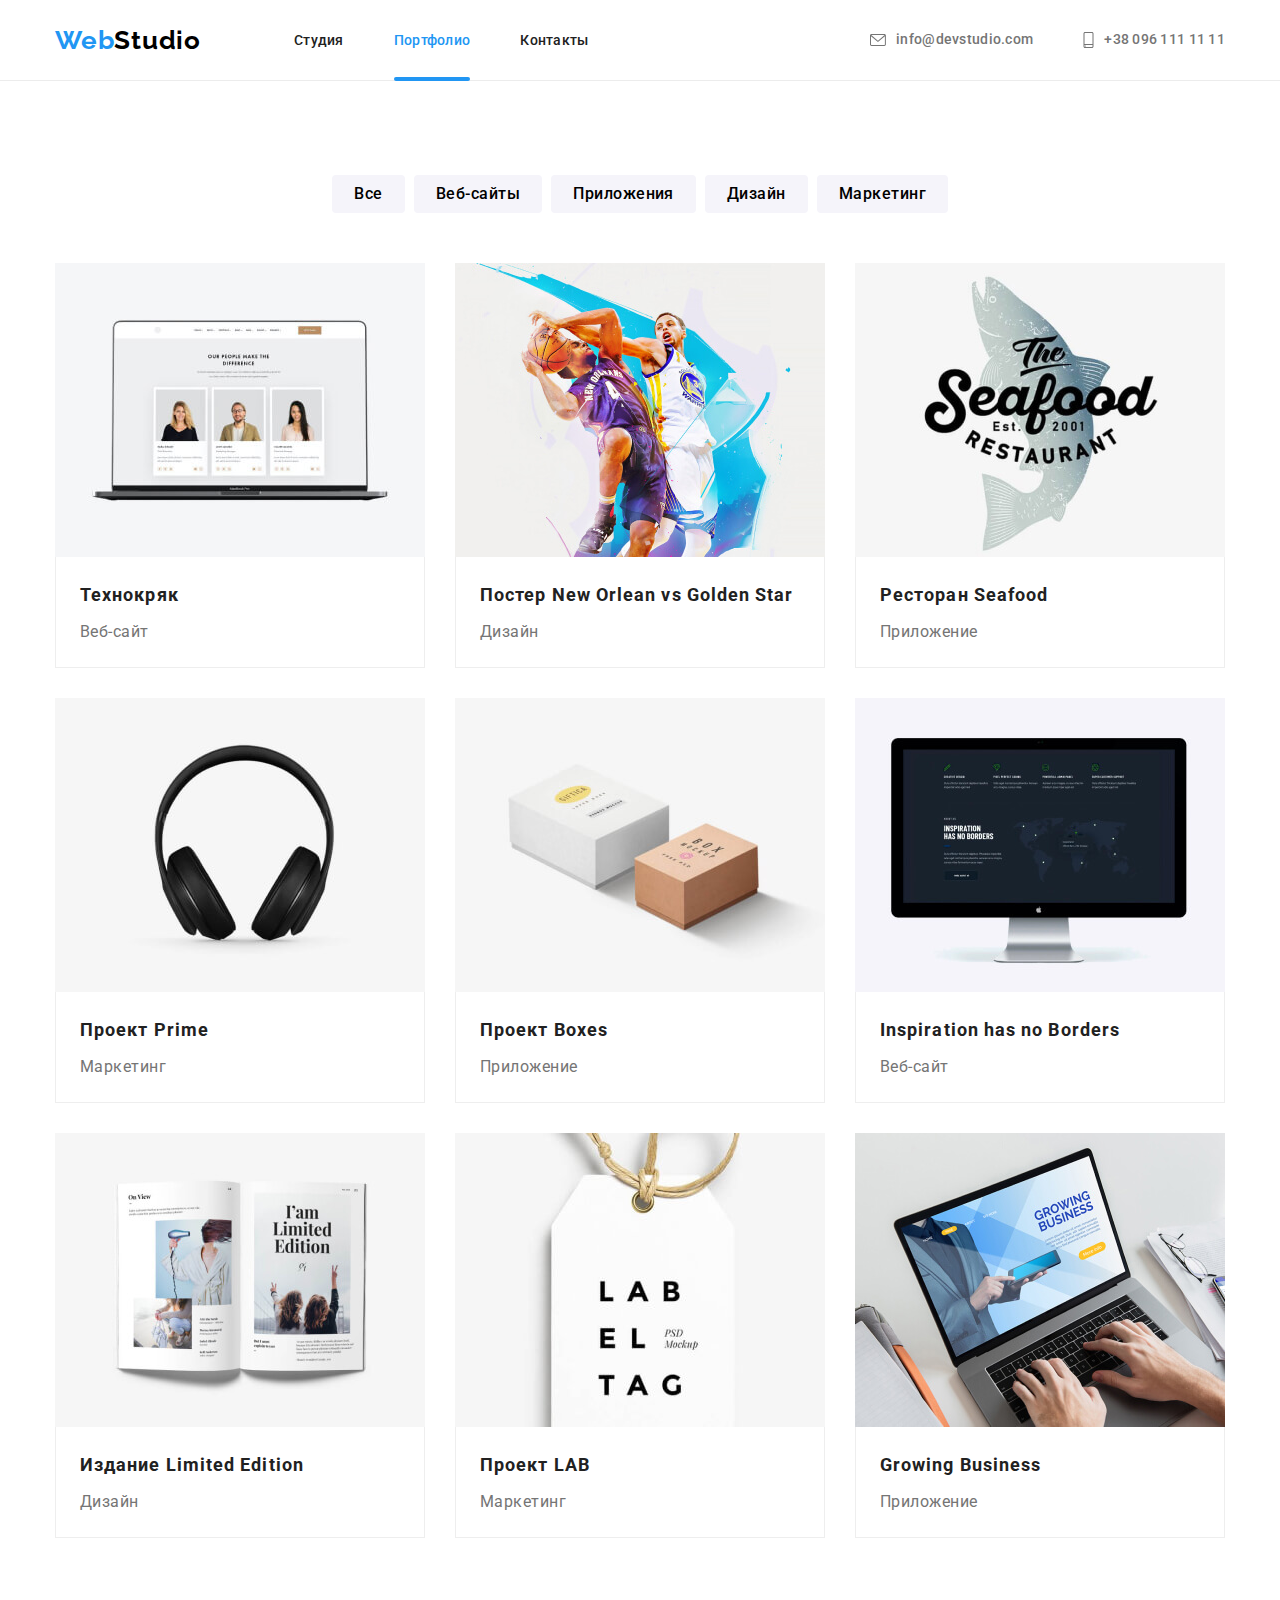
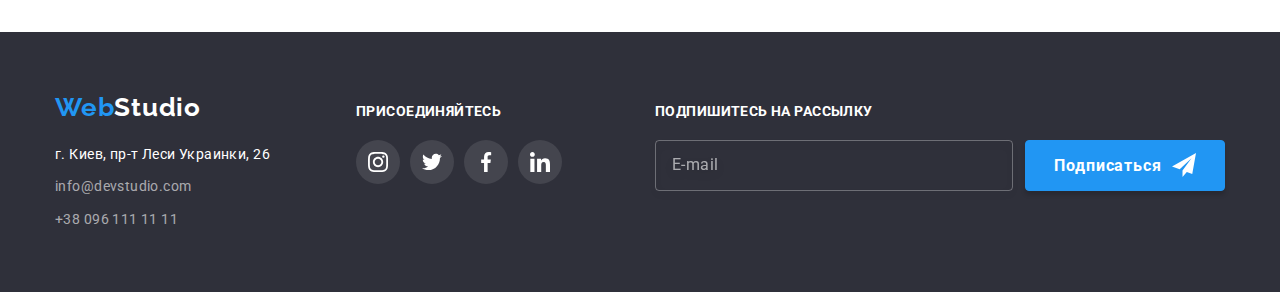
==== portfolio.html @ 88385016 "from hw-6" ====
<!DOCTYPE html>
<html lang="ru">
<head>
    <meta charset="UTF-8">
    <meta name="viewport" content="width=device-width, initial-scale=1.0">
    <link rel="preconnect" href="https://fonts.gstatic.com"> 
    <link href="https://fonts.googleapis.com/css2?family=Raleway:wght@700&family=Roboto:wght@400;500;700;900&display=swap" rel="stylesheet">    
    <link rel="stylesheet" href="https://cdn.jsdelivr.net/npm/modern-normalize@1.0.0/modern-normalize.css">
    <link rel="stylesheet" href="./css/styles.css">
    <title>WebStudio-portfolio</title>
</head>
<body>
    <header class="header">
        <div class="container">
        <nav class="site-nav">
            <a class="logo" href="./index.html"><span class="accent-logo-color">Web</span>Studio</a>
            <ul class="site-nav-list">
                <li class="nav-menu-item"> <a class="nav-menu-item-link" href="./index.html">Студия</a></li>
                <li class="nav-menu-item"> <a class="nav-menu-item-link current" href="./portfolio.html">Портфолио</a></li>
                <li class="nav-menu-item"> <a class="nav-menu-item-link" href="./index.html#team">Контакты</a></li>
            </ul>
        </nav>    
        <ul class="contacts">
            <li class="contact-item">
                <a class="contact-item-link" href="mailto:info@devstudio.com">
                    <svg class="contact-icon" width="16px" height="12px">
                         <use href="./images/sprite.svg#envelope"></use>
                    </svg>
                    info@devstudio.com
                </a>
            </li>
            <li class="contact-item">
                <a class="contact-item-link" href="tel:+380961111111">
                    <svg class="contact-icon" width="11px" height="16px">
                        <use href="./images/sprite.svg#smartphone"></use>
                    </svg>
                    +38 096 111 11 11
                </a>
            </li>
        </ul>
        </div>
    </header>
    <main>
      <section class="portfolio section">
          <div class="container">
          <h1 class="visually-hidden">Портфолио</h1>
          <!-- filter -->
          <ul class="filter">
              <li class="filter-item"><button class="filter-btn" type="button">Все</button></li>
              <li class="filter-item"><button class="filter-btn" type="button">Веб-сайты</button></li>
              <li class="filter-item"><button class="filter-btn" type="button">Приложения</button></li>
              <li class="filter-item"><button class="filter-btn" type="button">Дизайн</button></li>
              <li class="filter-item"><button class="filter-btn" type="button">Маркетинг</button></li> 
          </ul>
          <!-- examples -->
         <ul class="examples-list">
             <li class="examples-list-item" >
                 <a class="examples-list-item-link" href="">
                     <div class="thumb">
                        <p class="overlay">Технокряк это современная площадка распространения коронавируса. Компании используют эту платформу для цифрового шпионажа и атак на защищённые сервера конкурентов.</p>
                        <img class="examples-list-item-img" src="./images/img-project-1.jpg" alt="вебсайт технокряк" width="370" height="294">
                    </div>
                     <div class="wrapper">
                        <h2 class="examples-list-item-title">Технокряк</h2>
                        <p class="examples-list-item-description">Веб-сайт</p>
                    </div>
                </a>
             </li>
             <li class="examples-list-item" >
                 <a class="examples-list-item-link" href="">
                    <div class="thumb">
                        <p class="overlay">Технокряк это современная площадка распространения коронавируса. Компании используют эту платформу для цифрового шпионажа и атак на защищённые сервера конкурентов.</p>
                        <img class="examples-list-item-img" src="./images/img-project-2.jpg" alt="дизайн постера" width="370" height="294">
                    </div>
                     <div class="wrapper">
                        <h2 class="examples-list-item-title">Постер New Orlean vs Golden Star</h2>
                        <p class="examples-list-item-description">Дизайн</p>
                    </div>
                </a>
             </li>
             <li class="examples-list-item" >
                 <a class="examples-list-item-link" href="">
                    <div class="thumb">
                        <p class="overlay">Технокряк это современная площадка распространения коронавируса. Компании используют эту платформу для цифрового шпионажа и атак на защищённые сервера конкурентов.</p>
                        <img class="examples-list-item-img" src="./images/img-project-3.jpg" alt="приложение для ресторана" width="370" height="294">
                    </div>
                     <div class="wrapper">
                        <h2 class="examples-list-item-title">Ресторан Seafood</h2>
                        <p class="examples-list-item-description">Приложение</p>
                    </div>
                 </a>
             </li>
             <li class="examples-list-item" >
                 <a class="examples-list-item-link" href="">
                    <div class="thumb">
                        <p class="overlay">Технокряк это современная площадка распространения коронавируса. Компании используют эту платформу для цифрового шпионажа и атак на защищённые сервера конкурентов.</p>
                        <img class="examples-list-item-img" src="./images/img-project-4.jpg" alt="проект прайм" width="370" height="294">
                    </div>
                     <div class="wrapper">
                        <h2 class="examples-list-item-title">Проект Prime</h2>
                        <p class="examples-list-item-description">Маркетинг</p>
                    </div>
                </a>
             </li>
             <li class="examples-list-item" >
                 <a class="examples-list-item-link" href="">
                    <div class="thumb">
                        <p class="overlay">Технокряк это современная площадка распространения коронавируса. Компании используют эту платформу для цифрового шпионажа и атак на защищённые сервера конкурентов.</p>
                        <img class="examples-list-item-img" src="./images/img-project-5.jpg" alt="приложение боксы" width="370" height="294">
                    </div>
                    <div class="wrapper">
                        <h2 class="examples-list-item-title">Проект Boxes</h2>
                        <p class="examples-list-item-description">Приложение</p>
                     </div>
                </a>
             </li>
             <li class="examples-list-item" >
                 <a class="examples-list-item-link" href="">
                    <div class="thumb">
                        <p class="overlay">Технокряк это современная площадка распространения коронавируса. Компании используют эту платформу для цифрового шпионажа и атак на защищённые сервера конкурентов.</p>
                        <img class="examples-list-item-img" src="./images/img-project-6.jpg" alt="вебсайт про вдохновение" width="370" height="294">
                    </div>
                     <div class="wrapper">
                        <h2 class="examples-list-item-title">Inspiration has no Borders</h2>
                        <p class="examples-list-item-description">Веб-сайт</p>
                    </div>
                </a>
             </li>
             <li class="examples-list-item" >
                 <a class="examples-list-item-link" href="">
                    <div class="thumb">
                        <p class="overlay">Технокряк это современная площадка распространения коронавируса. Компании используют эту платформу для цифрового шпионажа и атак на защищённые сервера конкурентов.</p>
                        <img class="examples-list-item-img" src="./images/img-project-7.jpg" alt="дизайн издания" width="370" height="294">
                    </div>
                     <div class="wrapper">
                        <h2 class="examples-list-item-title">Издание Limited Edition</h2>
                        <p class="examples-list-item-description">Дизайн</p>
                    </div>
                </a>
             </li>
             <li class="examples-list-item" >
                 <a class="examples-list-item-link" href="">
                    <div class="thumb">
                        <p class="overlay">Технокряк это современная площадка распространения коронавируса. Компании используют эту платформу для цифрового шпионажа и атак на защищённые сервера конкурентов.</p>
                        <img class="examples-list-item-img" src="./images/img-project-8.jpg" alt="проект лаб" width="370" height="294">
                    </div>
                     <div class="wrapper">
                        <h2 class="examples-list-item-title">Проект LAB</h2>
                        <p class="examples-list-item-description">Маркетинг</p>
                    </div>
                    </a>
             </li>
             <li class="examples-list-item" >
                 <a class="examples-list-item-link" href="">
                    <div class="thumb">
                        <p class="overlay">Технокряк это современная площадка распространения коронавируса. Компании используют эту платформу для цифрового шпионажа и атак на защищённые сервера конкурентов.</p>
                        <img class="examples-list-item-img" src="./images/img-project-9.jpg" alt="приложение для развития бизнеса" width="370" height="294">
                    </div>
                     <div class="wrapper">
                        <h2 class="examples-list-item-title">Growing Business</h2>
                        <p class="examples-list-item-description">Приложение</p>
                    </div>
                 </a>
             </li>
         </ul>
        </div>
      </section> 
    </main>
    <footer class="footer">
        <!-- contacts -->
        <div class="container">
            <div class="wrap">
            <a class="logo" href="./index.html" ><span class="accent-logo-color">Web</span><span class="logo-white">Studio</span></a>
            <address>
                <ul class="main-contacts-list">
                    <li class="main-contacts-item">
                        <a class="main-contacts-link map" href="https://goo.gl/maps/psRtu3tgyUnC2bHMA" target="_blank"> г. Киев, пр-т Леси Украинки, 26 </a>
                    </li>
                    <li class="main-contacts-item">
                        <a class="main-contacts-link" href="mailto:info@devstudio.com">info@devstudio.com</a>
                    </li>
                    <li class="main-contacts-item">
                        <a class="main-contacts-link" href="tel:+380961111111">+38 096 111 11 11</a>
                    </li>
                </ul>
            </address>
            </div>
            <div class="footer-social">
                <p class="join">присоединяйтесь</p>
                <ul class="footer-social-list">
                    <li class="footer-social-item">
                        <a class="footer-social-link" href="https://www.instagram.com/" target="_blank">
                            <svg class="social-logo" width="20px" height="20px">
                                <use href="./images/sprite.svg#instagram"></use>
                            </svg>
                        </a>
                    </li>
                    <li class="footer-social-item">
                        <a class="footer-social-link" href="https://twitter.com/" target="_blank">
                            <svg class="social-logo" width="20px" height="20px">
                                <use href="./images/sprite.svg#twitter"></use>
                            </svg>
                        </a>
                    </li>
                    <li class="footer-social-item">
                        <a class="footer-social-link" href="https://www.facebook.com" target="_blank">
                            <svg class="social-logo" width="20px" height="20px">
                                <use href="./images/sprite.svg#facebook"></use>
                            </svg>
                        </a>
                    </li>
                    <li class="footer-social-item">
                        <a class="footer-social-link" href="https://www.linkedin.com" target="_blank">
                            <svg class="social-logo" width="20px" height="20px">
                                <use href="./images/sprite.svg#linkedin"></use>
                            </svg>
                        </a>
                    </li>
                </ul>
            </div>
             <!-- subscription -->
             <form class="subscription-form">
                <b class="subs-title">Подпишитесь на рассылку</b>
                <div class="subscription">
                    <label for="subs-email"></label>
                    <input class="subs-input" id="subs-email" name="subs-email" type="email" placeholder="E-mail" autocomplete="email">
                    <button class="subs-btn" type="submit">Подписаться
                        <svg class="icon-send" width="24px" height="24px">
                            <use href="./images/sprite.svg#icon-send"></use>
                        </svg>
                    </button>
                </div>
            </form>
        </div>
    </footer>
</body>
</html>
---- css/styles.css ----
:root {
    --primary-text-color:#212121;
    --secondary-text-color:#757575;
    --accent-text-color:#2196F3;
    --reserve-text-color: #FFFFFF;
    --primary-font-family: "Roboto", sans-serif;
    --secondary-font-family: "Raleway", sans-serif;
    --card-set-gap: 30px;
}
html {
    box-sizing: border-box;
    
}
*,
*::before,
*::after {
  box-sizing: inherit;
}
body {
    font-family: var(--primary-font-family);
}
ul {
    list-style: none;
    padding: 0;
    margin: 0;
}
h1,
h2,
h3,
h4,
h5,
h6,
p {
    margin: 0;
}
a {
    text-decoration: none;
}
address {
    font-style: normal;
}
img {
    display: block;
    max-width: 100%;
    height: auto;
}
textarea {
    resize: none;
}
.container {
    width: 1200px;
    padding: 0 15px;
    margin: 0 auto;
}
.section {
    padding-top: 94px;
    padding-bottom: 94px;
}
.visually-hidden {
    position: absolute;
    width: 1px;
    height: 1px;
    margin: -1px;
    border: 0;
    padding: 0;
    
    white-space: nowrap;
    clip-path: inset(100%);
    clip: rect(0 0 0 0);
    overflow: hidden;
}
  /* ========== HEADER ==========*/
.header {
    border-bottom: 1px solid #ececec;
}
.header .container {
    display: flex;
    align-items: center;
}
.site-nav {
    display: flex;
    align-items: center;
}
.site-nav-list{
    display: flex;
    align-items: center;
    margin-left: 93px;
}
.nav-menu-item:not(:last-child),
.contact-item:not(:last-child) {
    margin-right: 50px;
}
.contacts {
    display: flex;
    align-items: center;
    margin-left: auto;
}
.logo {
    font-family: var(--secondary-font-family);
    color:#000000;
    font-weight: 700;
    font-size: 26px;
    line-height: 1.19;
    letter-spacing: 0.03em;
}
.accent-logo-color {
    color: var(--accent-text-color);
  }
.nav-menu-item-link {
    color: var(--primary-text-color);
}
.nav-menu-item-link, 
.contact-item-link {
    position: relative;

    padding-top: 32px;
    padding-bottom: 32px;

    font-weight: 500;
    font-size: 14px;
    line-height: 1.14;
    letter-spacing: 0.02em;

    transition: color 250ms cubic-bezier(0.4, 0, 0.2, 1);
}
.nav-menu-item-link:hover,
.nav-menu-item-link:focus,
.contact-item-link:hover,
.contact-item-link:focus {
    color: var(--accent-text-color);
}
.current {
    color: var(--accent-text-color);
} 
.current::after {
    content: "";

    position: absolute;
    left: 0;
    bottom: 0; 

    display: block;
    width: 100%;
    height: 4px;
    background-color: var(--accent-text-color);
    border-radius: 2px;
    transform: translateY(25%);
  
}
.contact-item-link {
    display: flex;
    align-items: center;
    color: var(--secondary-text-color);
}
.contact-item {
    display: flex;
    align-items: center;
}
.contact-icon {
    margin-right: 10px;
    fill: currentColor;
}

/* =========== HERO ==========*/
.hero {
    max-width: 1600px;
    min-height: 600px;
    margin: 0 auto;
    padding-top: 200px;
    padding-bottom: 200px;
    background-color: #2F303A;
    background-image: linear-gradient(
        rgba(47, 48, 58, 0.4),
        rgba(47, 48, 58, 0.4)
      ),
      url(../images/hero-img.png);
    background-position: center;
    background-repeat: no-repeat;
    background-size: cover;
    text-align: center;
 } 
.hero-title {
    max-width: 696px;
    margin-left: auto;
    margin-right: auto;
    font-weight: 900;
    font-size: 44px;
    line-height: 1.36; 
    letter-spacing: 0.06em;
    text-transform: uppercase;
    color: var(--reserve-text-color);
    margin-bottom: 30px;
}
.hero-btn,
.subs-btn,
.send-btn  {
    display: block;
    margin: 0 auto;
    padding: 10px 0;
    min-width: 200px;
    min-height: 50px;
    border-radius: 4px;
    border: 1px solid var(--accent-text-color);
    cursor: pointer;
    font-weight: 700;
    font-size: 16px;
    line-height: 1.87;
    letter-spacing: 0.06em;
    color: var(--reserve-text-color);
    background-color: var(--accent-text-color);
    box-shadow: 0px 4px 4px rgba(0, 0, 0, 0.15);
}

/* ========= ADVANTAGES ======== */
.advantage .container {
    padding-top: 94px;
}
.advantage-list {
    display: flex;
    align-items: flex-start;
    justify-content: space-between;
}
.advantage-list-item {
    min-width: 270px;
}
.advantage-list-item:not(:last-child) {
    margin-right: 30px;
}
.advantage-list-item-title {
    margin-bottom: 10px;
    font-weight: 700;
    font-size: 14px;
    line-height: 1.14;
    letter-spacing: 0.03em;
    text-transform: uppercase;
    color: var(--primary-text-color);
    }
.advantage-list-item-description {
    font-weight: 400;
    font-size: 14px;
    line-height: 1.71;
    letter-spacing: 0.03em;
    color: var(--secondary-text-color);
}
.advantage-icon{
    width: 70px;
    height: 70px;
}
.advantage-icon-wrapper {
    margin-bottom: 30px;
    padding: 25px 100px;
    height: 120px;
    background-color: #F5F4FA;
    border-radius: 4px;
}
/*  ========SERVICES======== */
.services-list {
    display: flex;
    justify-content: space-between;
}
.services-title {
    margin-bottom: 50px;
    font-weight: 700;
    font-size: 36px;
    line-height: 1.16;
    text-align: center;
    letter-spacing: 0.03em;
    color: var(--primary-text-color);
}
.services-list-item {
    position: relative;
}
.list-title {
    position: absolute;
    left: 0;
    bottom: 0;
    
    padding-top: 27px;
    padding-bottom: 27px;
    width: 100%;
    height: 70px;
    background-color: rgba(47, 48, 58, 0.8);
    color: var(--reserve-text-color);
    font-weight: 700;
    font-size: 14px;
    line-height: 1.14;
    text-align: center;
    letter-spacing: 0.03em;
    text-transform: uppercase;

    transform: translateY(0);
}
/* ======= TEAM ======= */
.team {
    background: #F5F4FA;
}
.worker-list {
    display: flex;
    justify-content: space-between;  
}
.worker-list-item {
    padding-bottom: 30px;
    background-color: var(--reserve-text-color);
    box-shadow: 
        0px 1px 3px rgba(0, 0, 0, 0.12), 
        0px 1px 1px  rgba(0, 0, 0, 0.14), 
        0px 2px 1px  rgba(0, 0, 0, 0.2);
    border-radius: 0px 0px 4px 4px;
}
.team-title {
    margin-bottom: 50px;
    font-weight: 700;
    font-size: 36px;
    line-height: 1.16;
    text-align: center;
    letter-spacing: 0.03em;
    color: var(--primary-text-color);
}
.worker-info {
    margin-top: 30px;
    padding-right: 32px;
    padding-left: 32px;
}
.worker-name {
    font-weight: 500;
    font-size: 16px;
    line-height: 1.19;
    text-align: center;
    letter-spacing: 0.03em;
    color: var(--primary-text-color);
}
.worker-position{
    margin-top: 10px;
    font-size: 16px;
    line-height: 1.19;
    text-align: center;
    color: var(--secondary-text-color);
}
.worker-social-list {
    display: flex;
    justify-content: space-between;
    margin-top: 16px;
}
.worker-social-link {
    display: flex;
    justify-content: center;
    align-items: center;
    width: 44px;
    height: 44px;
    border-radius: 50%;
    color: #AFB1B8;

    transition: color 250ms cubic-bezier(0.4, 0, 0.2, 1),
    background-color 250ms cubic-bezier(0.4, 0, 0.2, 1);
    
} 
.worker-social-link:hover,
.worker-social-link:focus {
    background-color: var(--accent-text-color);
    color: var(--reserve-text-color);
}
.social-network {
    fill:currentColor;
}
/* ========= CLIENTS ======== */
.clients-list {
    display: flex;
    align-items: flex-start;
    justify-content: space-between;
}
.clients-list-item:not(:last-child) {
    margin-right: 30px;
}
.clients-title {
    margin-bottom: 50px;
    font-weight: 700;   
    font-size: 36px;    
    line-height: 1.16;
    text-align: center;
    letter-spacing: 0.03em;
    color: var(--primary-text-color);
}
.clients-link {
    display: flex;
    justify-content: center;
    align-items: center;
    color: #AFB1B8;
    width: 170px;
    height: 90px;
    border: 1px solid;
    border-radius: 4px;

    transition: color 250ms cubic-bezier(0.4, 0, 0.2, 1), 
    border-color 250ms cubic-bezier(0.4, 0, 0.2, 1)
}
.clients-link:hover,
.clients-link:focus {
    color: var(--accent-text-color);
    border-color: var(--accent-text-color);
}
.clients-logo {
    fill: currentColor;
}



/* ====== FOOTER ======== */
.footer {
    padding-top: 60px;
    padding-bottom: 60px;
    background: #2F303A;
} 
.wrap {
    width: 231px;
}
.logo-white {
    color: var(--reserve-text-color);
}
.main-contacts-list {
    margin-top: 20px;
}
.main-contacts-item:not(:last-child) {
    margin-bottom: 9px;
}
.main-contacts-link{
    font-size: 14px;
    line-height: 1.71;
    letter-spacing: 0.03em;
    color: rgba(255, 255, 255, 0.6);
}
.main-contacts-link.map {
    color: var(--reserve-text-color);
}
.footer .container {
    display: flex;
    justify-self: start;
    align-items: baseline;
}   
/* =====footer social links======= */
.footer-social {
    margin-left: 70px;
}
.join,
.subs-title {
    display: inline-block;
    margin-bottom: 20px;
    font-weight: 700;
    font-size: 14px;
    line-height: 1.14;
    letter-spacing: 0.03em;
    text-transform: uppercase;
    color: var(--reserve-text-color);
}
.footer-social-list {
    display: flex;
    justify-content: space-between;
    width: 206px;
}
.footer-social-link {
    display: flex;
    justify-content: center;
    align-items: center;
    width: 44px;
    height: 44px;
    border-radius: 50%;
    background-color: rgba(255, 255, 255, 0.1);
    color: var(--reserve-text-color);

    transition: background-color 250ms cubic-bezier(0.4, 0, 0.2, 1);
}
.footer-social-link:hover,
.footer-social-link:focus {
    background-color: var(--accent-text-color);
}
.social-logo {
    fill:currentColor;
}
/* ======== subscription ========= */
.subscription-form {
    display: block;
    margin-left: 93px;
    width: 570px;
}
.subs-btn {
    display: flex;
    justify-content: center;
    align-items: center;
    margin-left: 12px;
    }
.icon-send {
    margin-left: 10px;
    fill: currentColor;
}
.subscription {
    display: flex;
}
.subs-input {
    padding: 15px 16px;
    min-width: 358px;
    min-height: 50px;
    border: 1px solid rgba(255, 255, 255, 0.3);
    filter: drop-shadow(0px 4px 4px rgba(0, 0, 0, 0.15));
    border-radius: 4px;
    background-color: transparent;
    color: #FFFFFF;
    transition: outline 250ms cubic-bezier(0.4, 0, 0.2, 1);
}
.subs-input:focus {
    outline: 1px solid var(--accent-text-color);

}
.subs-input::placeholder {
    font-size: 16px;
    line-height: 1.25;
    letter-spacing: 0.03em;
    color: rgba(255, 255, 255, 0.6);
}
/* ======== PORTFOLIO ========== */
.filter {
    display: flex;
    justify-content: center;
    margin-bottom: 50px;
}
.filter-item:not(:last-child) {
    margin-right: 9px;
}
.filter-btn {
    min-width: 73px;
    padding: 6px 22px;
    border: none;
    cursor: pointer;
    background: #F5F4FA;
    border-radius: 4px;
    font-family: var(--primary-font-family);
    font-weight: 500;
    font-size: 16px;
    line-height: 1.62;
    text-align: center;
    letter-spacing: 0.03em;
}
.filter-btn:hover,
.filter-btn:focus {
    background-color: var(--accent-text-color);
    color: var(--reserve-text-color);
    box-shadow: 
        0px 3px 1px rgba(0, 0, 0, 0.1), 
        0px 1px 2px rgba(0, 0, 0, 0.08),
        0px 2px 2px rgba(0, 0, 0, 0.12);
    }
.examples-list {
    display: flex;
    flex-wrap: wrap;
    margin-left: calc(-1 * var(--card-set-gap));
    margin-top: calc(-1 * var(--card-set-gap));
}
.examples-list-item {
    flex-basis: calc(100% / 3 - var(--card-set-gap));
    margin-left: var(--card-set-gap);
    margin-top: var(--card-set-gap);
}

.examples-list-item-link {
    display: block;
    transition: box-shadow 250ms cubic-bezier(0.4, 0, 0.2, 1);
}
.examples-list-item-link:hover,
.examples-list-item-link:focus {
    box-shadow: 
    0px 1px 1px rgba(0, 0, 0, 0.12), 
    0px 4px 4px rgba(0, 0, 0, 0.06), 
    1px 4px 6px rgba(0, 0, 0, 0.16);
}
.examples-list-item-title {
    margin-bottom: 4px;
    font-weight: 700;
    font-size: 18px;
    line-height: 2;
    letter-spacing: 0.06em;
    color: var(--primary-text-color);
}
.examples-list-item-description {
    font-size: 16px;
    line-height: 1.87;
    letter-spacing: 0.03em;
    color: var(--secondary-text-color);
}
.wrapper {
    padding: 20px 24px;
    border-right: 1px solid #eeeeee;
    border-bottom: 1px solid #eeeeee;
    border-left: 1px solid #eeeeee;
}
.thumb {
    position: relative;
    overflow: hidden;
}
.overlay {
    position: absolute;
    left: 0;
    bottom: 0;
    
    padding: 63px 24px;
    width: 100%;
    height: 100%;
    background-color: rgba(33,150,243, 0.9);
    color: var(--reserve-text-color);
    font-size: 18px;
    line-height: 1.56;
    letter-spacing: 0.03em;

    transform: translateY(100%);
    transition: all 250ms cubic-bezier(0.4, 0, 0.2, 1);
}
.examples-list-item-link:hover .overlay,
.examples-list-item-link:focus .overlay{
    transform: translateY(0);
}
/* ==========   modal button =========== */
.backdrop {
    position: fixed;
    top: 0;
    left: 0;

    min-width: 100%;
    min-height: 100%;
    background-color:rgba(0, 0, 0, 0.2);

    opacity: 1;
    transition: opacity 700ms linear;
}
.backdrop.is-hidden {
    opacity: 0;
    visibility: none;
    pointer-events: none;
}
.modal {
    position: absolute;
    top: 50%;
    left: 50%;

    padding: 40px;

    width: 528px;
    height: 581px;
    border-radius: 4px;
    background-color: var(--reserve-text-color);
    box-shadow: 
        0px 1px 3px rgba(0, 0, 0, 0.12), 
        0px 1px 1px rgba(0, 0, 0, 0.14), 
        0px 2px 1px rgba(0, 0, 0, 0.2);
    
    transform: translate(-50%, -50%) scale(1);
    transition: transform 700ms cubic-bezier(.42,0,.58,1);
}
.modal-btn-close {
    position: absolute;
    top: 8px;
    right: 8px;

    display: flex;
    justify-content: center;
    align-items: center;

    cursor: pointer;
    width: 30px;
    height: 30px;
    border: 1px solid rgba(0, 0, 0, 0.1);
    border-radius: 50%;
    background: #FFFFFF;
    fill: 212121;

    transition: fill 250ms cubic-bezier(0.4, 0, 0.2, 1);
}
.modal-btn-close:hover,
.modal-btn-close:focus {
    fill: var(--accent-text-color);
}
.backdrop.is-hidden .modal {
    transform: translate(-50%, -50%) scale(0);
}
/* ====== form ====== */
.form-title {
    display: block;
    margin-bottom: 12px;
    font-weight: 700;
    font-size: 20px;
    line-height: 1.15;
    text-align: center;
    letter-spacing: 0.03em;

    color: var(--primary-text-color);
}
.form-field { 
    position: relative;
    
    display: flex;
    flex-direction: column;
    margin-bottom: 10px;
    
}
.form-field.comment {
    margin-bottom: 20px;
}
.field-label {
    margin-bottom: 4px;
    font-size: 12px;
    line-height: 1.16;
    letter-spacing: 0.01em;
    color: var(--secondary-text-color);    
}
.field-input {
    min-width: 100%;
    height: 40px;
    border: 1px solid rgba(33, 33, 33, 0.2);
    border-radius: 4px;
    padding-left: 42px;
    cursor: pointer;
    transition: border-color 250ms cubic-bezier(0.4, 0, 0.2, 1);
}
.field-input.textarea {
    height: 120px;
    padding: 12px 16px;
}
.field-input.textarea::placeholder {
    font-size: 12px;
    line-height: 1.16;
    letter-spacing: 0.01em;
  
    color: rgba(117, 117, 117, 0.5);
  }
  /* .field-input:hover, */
.field-input:focus {
    border-color: var(--accent-text-color);
    outline: none;
  }
  /* .field-input:hover + .icon-input, */
.field-input:focus + .icon-input {
    fill: var(--accent-text-color);
}
.icon-input {
    position: absolute;
    bottom: 11px;
    left: 12px;
    fill: 212121;
    transition: fill 250ms cubic-bezier(0.4, 0, 0.2, 1);
    
}
.form-check {
    margin-bottom: 30px;
}
.check-label {
    display: flex;
    justify-content: center;
    align-items: center;
    font-size: 14px;
    line-height: 1.71;
    letter-spacing: 0.03em;
    color: var(--secondary-text-color);
}
.check-label::before {
    content: "";
    display: inline-block;
    width: 16px;
    height: 15px;
    border: 2px solid #212121;
    border-radius: 2px;
    margin-right: 7px;
    transition: all 250ms cubic-bezier(0.4, 0, 0.2, 1);
}
.check-input:checked + .check-label::before {
    background-color: var(--accent-text-color);
    background-image: url(../images/logo-checked.svg);
    background-size: contain;
    background-origin: border-box;
    border-color: transparent;
}

.policy-link {
    text-decoration: underline;
    color: var(--accent-text-color);
    margin-left: 5px;
}
.check-input {
    position: absolute;
    width: 1px;
    height: 1px;
    margin: -1px;
    border: 0;
    padding: 0;
    
    white-space: nowrap;
    clip-path: inset(100%);
    clip: rect(0 0 0 0);
    overflow: hidden;
}
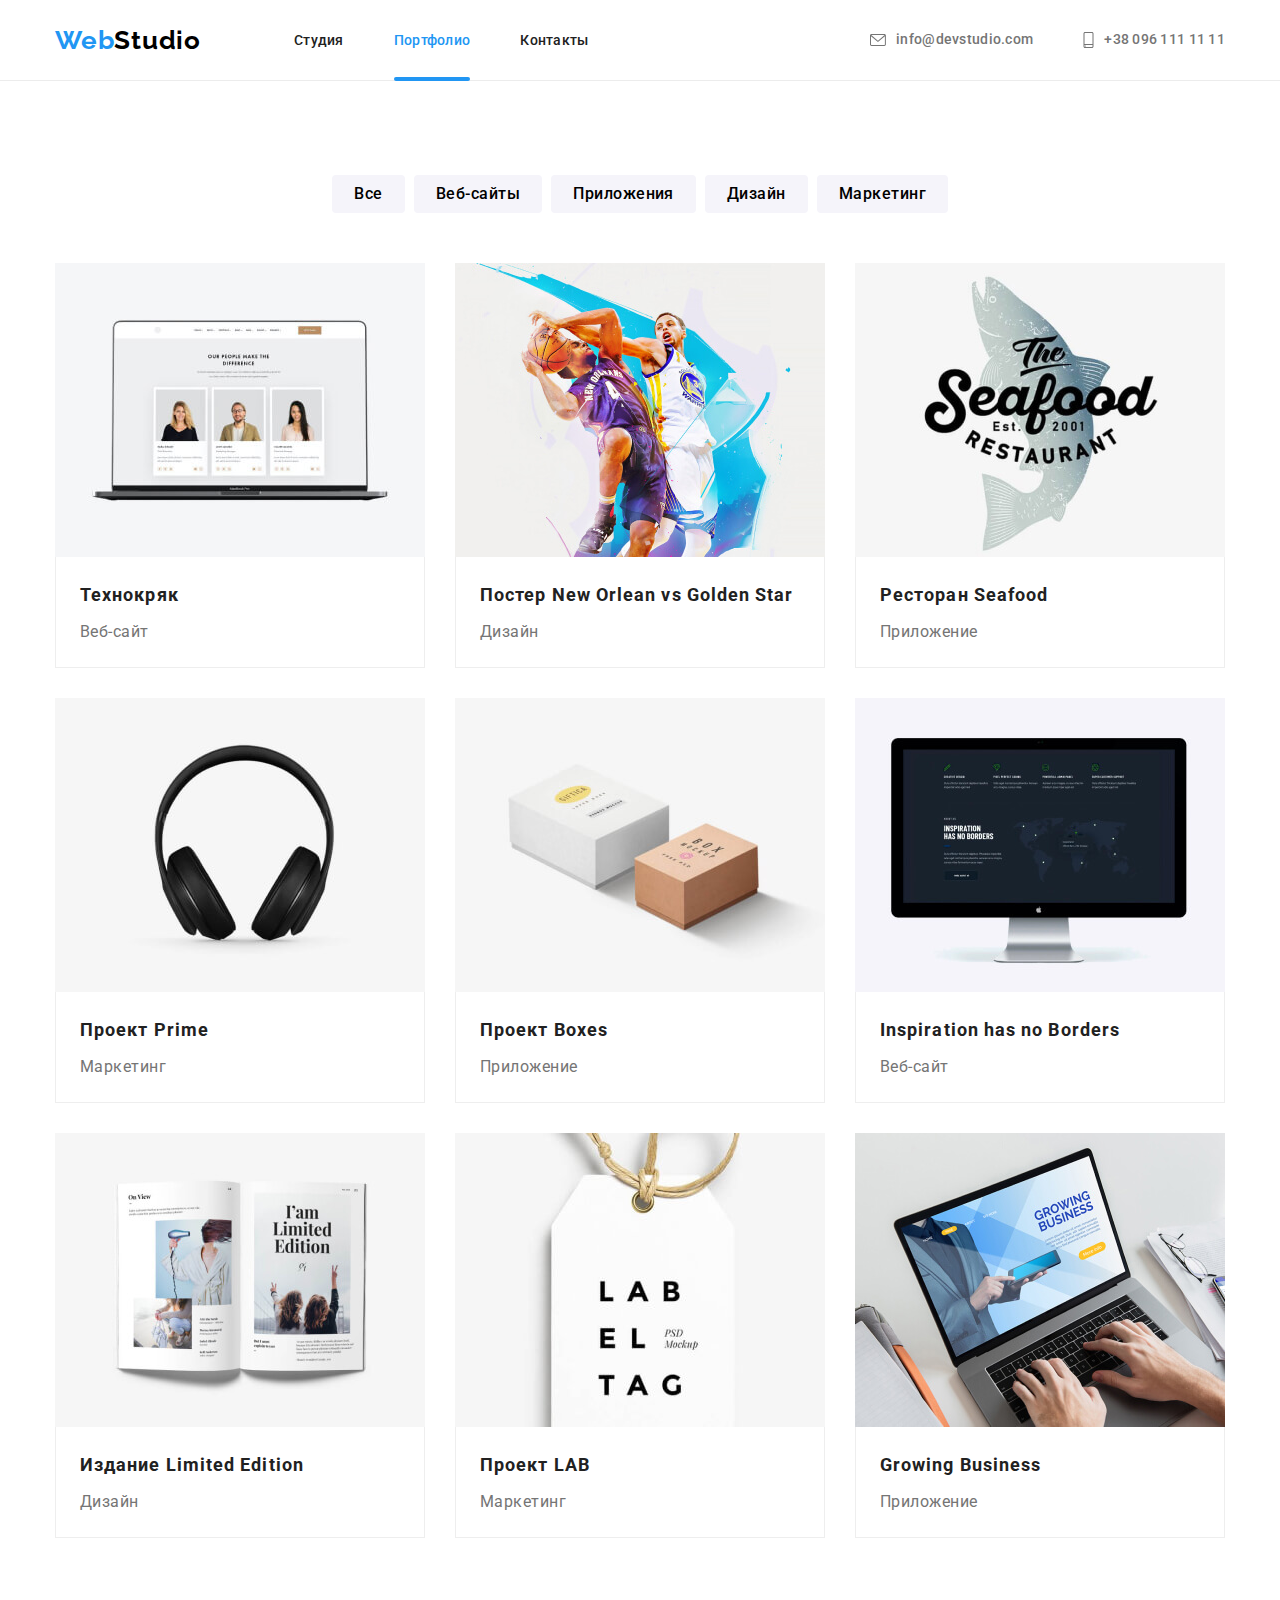
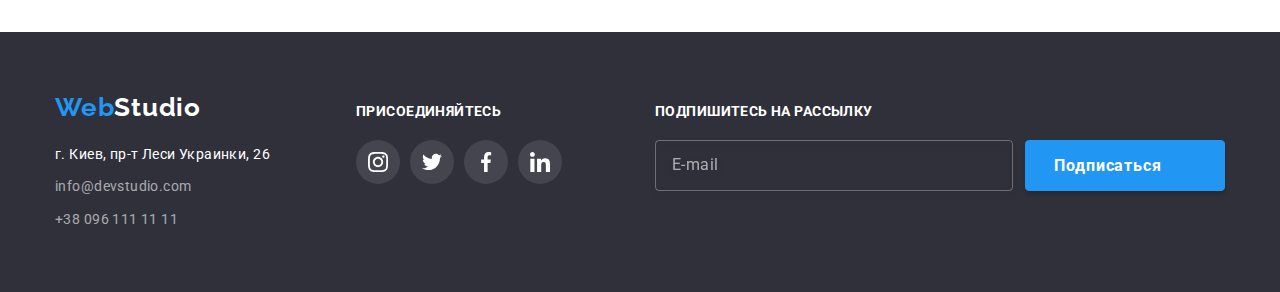
==== commit f8f07f30: "added BEM" ====
--- a/portfolio.html
+++ b/portfolio.html
@@ -13,25 +13,25 @@
     <header class="header">
         <div class="container">
         <nav class="site-nav">
-            <a class="logo" href="./index.html"><span class="accent-logo-color">Web</span>Studio</a>
-            <ul class="site-nav-list">
-                <li class="nav-menu-item"> <a class="nav-menu-item-link" href="./index.html">Студия</a></li>
-                <li class="nav-menu-item"> <a class="nav-menu-item-link current" href="./portfolio.html">Портфолио</a></li>
-                <li class="nav-menu-item"> <a class="nav-menu-item-link" href="./index.html#team">Контакты</a></li>
+            <a class="logo" href="./index.html"><span class="footer-logo__accent">Web</span>Studio</a>
+            <ul class="site-nav__list">
+                <li class="site-nav__item"> <a class="site-nav__link" href="./index.html">Студия</a></li>
+                <li class="site-nav__item"> <a class="site-nav__link current" href="./portfolio.html">Портфолио</a></li>
+                <li class="site-nav__item"> <a class="site-nav__link" href="./index.html#team">Контакты</a></li>
             </ul>
         </nav>    
         <ul class="contacts">
-            <li class="contact-item">
-                <a class="contact-item-link" href="mailto:info@devstudio.com">
-                    <svg class="contact-icon" width="16px" height="12px">
+            <li class="contacts__item">
+                <a class="contacts__link" href="mailto:info@devstudio.com">
+                    <svg class="contacts__icon" width="16px" height="12px">
                          <use href="./images/sprite.svg#envelope"></use>
                     </svg>
                     info@devstudio.com
                 </a>
             </li>
-            <li class="contact-item">
-                <a class="contact-item-link" href="tel:+380961111111">
-                    <svg class="contact-icon" width="11px" height="16px">
+            <li class="contacts__item">
+                <a class="contacts__link" href="tel:+380961111111">
+                    <svg class="contacts__icon" width="11px" height="16px">
                         <use href="./images/sprite.svg#smartphone"></use>
                     </svg>
                     +38 096 111 11 11
@@ -44,121 +44,126 @@
       <section class="portfolio section">
           <div class="container">
           <h1 class="visually-hidden">Портфолио</h1>
-          <!-- filter -->
-          <ul class="filter">
-              <li class="filter-item"><button class="filter-btn" type="button">Все</button></li>
-              <li class="filter-item"><button class="filter-btn" type="button">Веб-сайты</button></li>
-              <li class="filter-item"><button class="filter-btn" type="button">Приложения</button></li>
-              <li class="filter-item"><button class="filter-btn" type="button">Дизайн</button></li>
-              <li class="filter-item"><button class="filter-btn" type="button">Маркетинг</button></li> 
+          <!-- portfolio__filter -->
+          <ul class="portfolio__filter">
+              <li class="portfolio-filter__item">
+                  <button class="portfolio-filter__btn" type="button">Все</button></li>
+              <li class="portfolio-filter__item">
+                  <button class="portfolio-filter__btn" type="button">Веб-сайты</button></li>
+              <li class="portfolio-filter__item">
+                  <button class="portfolio-filter__btn" type="button">Приложения</button></li>
+              <li class="portfolio-filter__item">
+                  <button class="portfolio-filter__btn" type="button">Дизайн</button></li>
+              <li class="portfolio-filter__item">
+                  <button class="portfolio-filter__btn" type="button">Маркетинг</button></li> 
           </ul>
           <!-- examples -->
-         <ul class="examples-list">
-             <li class="examples-list-item" >
-                 <a class="examples-list-item-link" href="">
+         <ul class="portfolio__projects">
+             <li class="portfolio-projects__item" >
+                 <a class="portfolio-projects__link" href="">
                      <div class="thumb">
                         <p class="overlay">Технокряк это современная площадка распространения коронавируса. Компании используют эту платформу для цифрового шпионажа и атак на защищённые сервера конкурентов.</p>
-                        <img class="examples-list-item-img" src="./images/img-project-1.jpg" alt="вебсайт технокряк" width="370" height="294">
-                    </div>
-                     <div class="wrapper">
-                        <h2 class="examples-list-item-title">Технокряк</h2>
-                        <p class="examples-list-item-description">Веб-сайт</p>
-                    </div>
-                </a>
-             </li>
-             <li class="examples-list-item" >
-                 <a class="examples-list-item-link" href="">
-                    <div class="thumb">
-                        <p class="overlay">Технокряк это современная площадка распространения коронавируса. Компании используют эту платформу для цифрового шпионажа и атак на защищённые сервера конкурентов.</p>
-                        <img class="examples-list-item-img" src="./images/img-project-2.jpg" alt="дизайн постера" width="370" height="294">
-                    </div>
-                     <div class="wrapper">
-                        <h2 class="examples-list-item-title">Постер New Orlean vs Golden Star</h2>
-                        <p class="examples-list-item-description">Дизайн</p>
-                    </div>
-                </a>
-             </li>
-             <li class="examples-list-item" >
-                 <a class="examples-list-item-link" href="">
-                    <div class="thumb">
-                        <p class="overlay">Технокряк это современная площадка распространения коронавируса. Компании используют эту платформу для цифрового шпионажа и атак на защищённые сервера конкурентов.</p>
-                        <img class="examples-list-item-img" src="./images/img-project-3.jpg" alt="приложение для ресторана" width="370" height="294">
-                    </div>
-                     <div class="wrapper">
-                        <h2 class="examples-list-item-title">Ресторан Seafood</h2>
-                        <p class="examples-list-item-description">Приложение</p>
+                        <img class="portfolio-projects__image" src="./images/img-project-1.jpg" alt="вебсайт технокряк" width="370" height="294">
+                    </div>
+                     <div class="cards-wrapper">
+                        <h2 class="portfolio-projects__title">Технокряк</h2>
+                        <p class="portfolio-projects__decription">Веб-сайт</p>
+                    </div>
+                </a>
+             </li>
+             <li class="portfolio-projects__item" >
+                 <a class="portfolio-projects__link" href="">
+                    <div class="thumb">
+                        <p class="overlay">Технокряк это современная площадка распространения коронавируса. Компании используют эту платформу для цифрового шпионажа и атак на защищённые сервера конкурентов.</p>
+                        <img class="portfolio-projects__image" src="./images/img-project-2.jpg" alt="дизайн постера" width="370" height="294">
+                    </div>
+                     <div class="cards-wrapper">
+                        <h2 class="portfolio-projects__title">Постер New Orlean vs Golden Star</h2>
+                        <p class="portfolio-projects__decription">Дизайн</p>
+                    </div>
+                </a>
+             </li>
+             <li class="portfolio-projects__item" >
+                 <a class="portfolio-projects__link" href="">
+                    <div class="thumb">
+                        <p class="overlay">Технокряк это современная площадка распространения коронавируса. Компании используют эту платформу для цифрового шпионажа и атак на защищённые сервера конкурентов.</p>
+                        <img class="portfolio-projects__image" src="./images/img-project-3.jpg" alt="приложение для ресторана" width="370" height="294">
+                    </div>
+                     <div class="cards-wrapper">
+                        <h2 class="portfolio-projects__title">Ресторан Seafood</h2>
+                        <p class="portfolio-projects__decription">Приложение</p>
                     </div>
                  </a>
              </li>
-             <li class="examples-list-item" >
-                 <a class="examples-list-item-link" href="">
-                    <div class="thumb">
-                        <p class="overlay">Технокряк это современная площадка распространения коронавируса. Компании используют эту платформу для цифрового шпионажа и атак на защищённые сервера конкурентов.</p>
-                        <img class="examples-list-item-img" src="./images/img-project-4.jpg" alt="проект прайм" width="370" height="294">
-                    </div>
-                     <div class="wrapper">
-                        <h2 class="examples-list-item-title">Проект Prime</h2>
-                        <p class="examples-list-item-description">Маркетинг</p>
-                    </div>
-                </a>
-             </li>
-             <li class="examples-list-item" >
-                 <a class="examples-list-item-link" href="">
-                    <div class="thumb">
-                        <p class="overlay">Технокряк это современная площадка распространения коронавируса. Компании используют эту платформу для цифрового шпионажа и атак на защищённые сервера конкурентов.</p>
-                        <img class="examples-list-item-img" src="./images/img-project-5.jpg" alt="приложение боксы" width="370" height="294">
-                    </div>
-                    <div class="wrapper">
-                        <h2 class="examples-list-item-title">Проект Boxes</h2>
-                        <p class="examples-list-item-description">Приложение</p>
+             <li class="portfolio-projects__item" >
+                 <a class="portfolio-projects__link" href="">
+                    <div class="thumb">
+                        <p class="overlay">Технокряк это современная площадка распространения коронавируса. Компании используют эту платформу для цифрового шпионажа и атак на защищённые сервера конкурентов.</p>
+                        <img class="portfolio-projects__image" src="./images/img-project-4.jpg" alt="проект прайм" width="370" height="294">
+                    </div>
+                     <div class="cards-wrapper">
+                        <h2 class="portfolio-projects__title">Проект Prime</h2>
+                        <p class="portfolio-projects__decription">Маркетинг</p>
+                    </div>
+                </a>
+             </li>
+             <li class="portfolio-projects__item" >
+                 <a class="portfolio-projects__link" href="">
+                    <div class="thumb">
+                        <p class="overlay">Технокряк это современная площадка распространения коронавируса. Компании используют эту платформу для цифрового шпионажа и атак на защищённые сервера конкурентов.</p>
+                        <img class="portfolio-projects__image" src="./images/img-project-5.jpg" alt="приложение боксы" width="370" height="294">
+                    </div>
+                    <div class="cards-wrapper">
+                        <h2 class="portfolio-projects__title">Проект Boxes</h2>
+                        <p class="portfolio-projects__decription">Приложение</p>
                      </div>
                 </a>
              </li>
-             <li class="examples-list-item" >
-                 <a class="examples-list-item-link" href="">
-                    <div class="thumb">
-                        <p class="overlay">Технокряк это современная площадка распространения коронавируса. Компании используют эту платформу для цифрового шпионажа и атак на защищённые сервера конкурентов.</p>
-                        <img class="examples-list-item-img" src="./images/img-project-6.jpg" alt="вебсайт про вдохновение" width="370" height="294">
-                    </div>
-                     <div class="wrapper">
-                        <h2 class="examples-list-item-title">Inspiration has no Borders</h2>
-                        <p class="examples-list-item-description">Веб-сайт</p>
-                    </div>
-                </a>
-             </li>
-             <li class="examples-list-item" >
-                 <a class="examples-list-item-link" href="">
-                    <div class="thumb">
-                        <p class="overlay">Технокряк это современная площадка распространения коронавируса. Компании используют эту платформу для цифрового шпионажа и атак на защищённые сервера конкурентов.</p>
-                        <img class="examples-list-item-img" src="./images/img-project-7.jpg" alt="дизайн издания" width="370" height="294">
-                    </div>
-                     <div class="wrapper">
-                        <h2 class="examples-list-item-title">Издание Limited Edition</h2>
-                        <p class="examples-list-item-description">Дизайн</p>
-                    </div>
-                </a>
-             </li>
-             <li class="examples-list-item" >
-                 <a class="examples-list-item-link" href="">
-                    <div class="thumb">
-                        <p class="overlay">Технокряк это современная площадка распространения коронавируса. Компании используют эту платформу для цифрового шпионажа и атак на защищённые сервера конкурентов.</p>
-                        <img class="examples-list-item-img" src="./images/img-project-8.jpg" alt="проект лаб" width="370" height="294">
-                    </div>
-                     <div class="wrapper">
-                        <h2 class="examples-list-item-title">Проект LAB</h2>
-                        <p class="examples-list-item-description">Маркетинг</p>
+             <li class="portfolio-projects__item" >
+                 <a class="portfolio-projects__link" href="">
+                    <div class="thumb">
+                        <p class="overlay">Технокряк это современная площадка распространения коронавируса. Компании используют эту платформу для цифрового шпионажа и атак на защищённые сервера конкурентов.</p>
+                        <img class="portfolio-projects__image" src="./images/img-project-6.jpg" alt="вебсайт про вдохновение" width="370" height="294">
+                    </div>
+                     <div class="cards-wrapper">
+                        <h2 class="portfolio-projects__title">Inspiration has no Borders</h2>
+                        <p class="portfolio-projects__decription">Веб-сайт</p>
+                    </div>
+                </a>
+             </li>
+             <li class="portfolio-projects__item" >
+                 <a class="portfolio-projects__link" href="">
+                    <div class="thumb">
+                        <p class="overlay">Технокряк это современная площадка распространения коронавируса. Компании используют эту платформу для цифрового шпионажа и атак на защищённые сервера конкурентов.</p>
+                        <img class="portfolio-projects__image" src="./images/img-project-7.jpg" alt="дизайн издания" width="370" height="294">
+                    </div>
+                     <div class="cards-wrapper">
+                        <h2 class="portfolio-projects__title">Издание Limited Edition</h2>
+                        <p class="portfolio-projects__decription">Дизайн</p>
+                    </div>
+                </a>
+             </li>
+             <li class="portfolio-projects__item" >
+                 <a class="portfolio-projects__link" href="">
+                    <div class="thumb">
+                        <p class="overlay">Технокряк это современная площадка распространения коронавируса. Компании используют эту платформу для цифрового шпионажа и атак на защищённые сервера конкурентов.</p>
+                        <img class="portfolio-projects__image" src="./images/img-project-8.jpg" alt="проект лаб" width="370" height="294">
+                    </div>
+                     <div class="cards-wrapper">
+                        <h2 class="portfolio-projects__title">Проект LAB</h2>
+                        <p class="portfolio-projects__decription">Маркетинг</p>
                     </div>
                     </a>
              </li>
-             <li class="examples-list-item" >
-                 <a class="examples-list-item-link" href="">
-                    <div class="thumb">
-                        <p class="overlay">Технокряк это современная площадка распространения коронавируса. Компании используют эту платформу для цифрового шпионажа и атак на защищённые сервера конкурентов.</p>
-                        <img class="examples-list-item-img" src="./images/img-project-9.jpg" alt="приложение для развития бизнеса" width="370" height="294">
-                    </div>
-                     <div class="wrapper">
-                        <h2 class="examples-list-item-title">Growing Business</h2>
-                        <p class="examples-list-item-description">Приложение</p>
+             <li class="portfolio-projects__item" >
+                 <a class="portfolio-projects__link" href="">
+                    <div class="thumb">
+                        <p class="overlay">Технокряк это современная площадка распространения коронавируса. Компании используют эту платформу для цифрового шпионажа и атак на защищённые сервера конкурентов.</p>
+                        <img class="portfolio-projects__image" src="./images/img-project-9.jpg" alt="приложение для развития бизнеса" width="370" height="294">
+                    </div>
+                     <div class="cards-wrapper">
+                        <h2 class="portfolio-projects__title">Growing Business</h2>
+                        <p class="portfolio-projects__decription">Приложение</p>
                     </div>
                  </a>
              </li>
@@ -169,64 +174,64 @@
     <footer class="footer">
         <!-- contacts -->
         <div class="container">
-            <div class="wrap">
-            <a class="logo" href="./index.html" ><span class="accent-logo-color">Web</span><span class="logo-white">Studio</span></a>
+            <div class="footer__wrap">
+            <a class="logo" href="./index.html" ><span class="footer-logo__accent">Web</span><span class="logo-white">Studio</span></a>
             <address>
-                <ul class="main-contacts-list">
-                    <li class="main-contacts-item">
-                        <a class="main-contacts-link map" href="https://goo.gl/maps/psRtu3tgyUnC2bHMA" target="_blank"> г. Киев, пр-т Леси Украинки, 26 </a>
-                    </li>
-                    <li class="main-contacts-item">
-                        <a class="main-contacts-link" href="mailto:info@devstudio.com">info@devstudio.com</a>
-                    </li>
-                    <li class="main-contacts-item">
-                        <a class="main-contacts-link" href="tel:+380961111111">+38 096 111 11 11</a>
+                <ul class="footer-address__list">
+                    <li class="footer-address__item">
+                        <a class="footer-address__link map" href="https://goo.gl/maps/psRtu3tgyUnC2bHMA" target="_blank"> г. Киев, пр-т Леси Украинки, 26 </a>
+                    </li>
+                    <li class="footer-address__item">
+                        <a class="footer-address__link" href="mailto:info@devstudio.com">info@devstudio.com</a>
+                    </li>
+                    <li class="footer-address__item">
+                        <a class="footer-address__link" href="tel:+380961111111">+38 096 111 11 11</a>
                     </li>
                 </ul>
             </address>
             </div>
-            <div class="footer-social">
-                <p class="join">присоединяйтесь</p>
-                <ul class="footer-social-list">
-                    <li class="footer-social-item">
-                        <a class="footer-social-link" href="https://www.instagram.com/" target="_blank">
-                            <svg class="social-logo" width="20px" height="20px">
+            <div class="footer__social">
+                <p class="footer-social__title">присоединяйтесь</p>
+                <ul class="footer-social__list">
+                    <li class="footer-social__item">
+                        <a class="footer-social__link" href="https://www.instagram.com/" target="_blank">
+                            <svg class="footer-social__logo" width="20px" height="20px">
                                 <use href="./images/sprite.svg#instagram"></use>
                             </svg>
                         </a>
                     </li>
-                    <li class="footer-social-item">
-                        <a class="footer-social-link" href="https://twitter.com/" target="_blank">
-                            <svg class="social-logo" width="20px" height="20px">
+                    <li class="footer-social__item">
+                        <a class="footer-social__link" href="https://twitter.com/" target="_blank">
+                            <svg class="footer-social__logo" width="20px" height="20px">
                                 <use href="./images/sprite.svg#twitter"></use>
                             </svg>
                         </a>
                     </li>
-                    <li class="footer-social-item">
-                        <a class="footer-social-link" href="https://www.facebook.com" target="_blank">
-                            <svg class="social-logo" width="20px" height="20px">
+                    <li class="footer-social__item">
+                        <a class="footer-social__link" href="https://www.facebook.com" target="_blank">
+                            <svg class="footer-social__logo" width="20px" height="20px">
                                 <use href="./images/sprite.svg#facebook"></use>
                             </svg>
                         </a>
                     </li>
-                    <li class="footer-social-item">
-                        <a class="footer-social-link" href="https://www.linkedin.com" target="_blank">
-                            <svg class="social-logo" width="20px" height="20px">
+                    <li class="footer-social__item">
+                        <a class="footer-social__link" href="https://www.linkedin.com" target="_blank">
+                            <svg class="footer-social__logo" width="20px" height="20px">
                                 <use href="./images/sprite.svg#linkedin"></use>
                             </svg>
                         </a>
                     </li>
                 </ul>
             </div>
-             <!-- subscription -->
-             <form class="subscription-form">
-                <b class="subs-title">Подпишитесь на рассылку</b>
-                <div class="subscription">
+             <!-- subscription__wrap -->
+             <form class="subscription">
+                <b class="subscription__title">Подпишитесь на рассылку</b>
+                <div class="subscription__wrap">
                     <label for="subs-email"></label>
-                    <input class="subs-input" id="subs-email" name="subs-email" type="email" placeholder="E-mail" autocomplete="email">
-                    <button class="subs-btn" type="submit">Подписаться
-                        <svg class="icon-send" width="24px" height="24px">
-                            <use href="./images/sprite.svg#icon-send"></use>
+                    <input class="subscription__input" id="subs-email" name="subs-email" type="email" placeholder="E-mail" autocomplete="email">
+                    <button class="subscription__btn" type="submit">Подписаться
+                        <svg class="subscription-btn__icon" width="24px" height="24px">
+                            <use href="./images/sprite.svg#subscription-btn__icon"></use>
                         </svg>
                     </button>
                 </div>
--- a/css/styles.css
+++ b/css/styles.css
@@ -81,13 +81,13 @@
     display: flex;
     align-items: center;
 }
-.site-nav-list{
+.site-nav__list{
     display: flex;
     align-items: center;
     margin-left: 93px;
 }
-.nav-menu-item:not(:last-child),
-.contact-item:not(:last-child) {
+.site-nav__item:not(:last-child),
+.contacts__item:not(:last-child) {
     margin-right: 50px;
 }
 .contacts {
@@ -103,14 +103,14 @@
     line-height: 1.19;
     letter-spacing: 0.03em;
 }
-.accent-logo-color {
+.footer-logo__accent {
     color: var(--accent-text-color);
   }
-.nav-menu-item-link {
+.site-nav__link {
     color: var(--primary-text-color);
 }
-.nav-menu-item-link, 
-.contact-item-link {
+.site-nav__link, 
+.contacts__link {
     position: relative;
 
     padding-top: 32px;
@@ -123,10 +123,10 @@
 
     transition: color 250ms cubic-bezier(0.4, 0, 0.2, 1);
 }
-.nav-menu-item-link:hover,
-.nav-menu-item-link:focus,
-.contact-item-link:hover,
-.contact-item-link:focus {
+.site-nav__link:hover,
+.site-nav__link:focus,
+.contacts__link:hover,
+.contacts__link:focus {
     color: var(--accent-text-color);
 }
 .current {
@@ -147,16 +147,16 @@
     transform: translateY(25%);
   
 }
-.contact-item-link {
+.contacts__link {
     display: flex;
     align-items: center;
     color: var(--secondary-text-color);
 }
-.contact-item {
-    display: flex;
-    align-items: center;
-}
-.contact-icon {
+.contacts__item {
+    display: flex;
+    align-items: center;
+}
+.contacts__icon {
     margin-right: 10px;
     fill: currentColor;
 }
@@ -179,7 +179,7 @@
     background-size: cover;
     text-align: center;
  } 
-.hero-title {
+.hero__title {
     max-width: 696px;
     margin-left: auto;
     margin-right: auto;
@@ -191,9 +191,9 @@
     color: var(--reserve-text-color);
     margin-bottom: 30px;
 }
-.hero-btn,
-.subs-btn,
-.send-btn  {
+.hero__btn,
+.subscription__btn,
+.modal-form__btn  {
     display: block;
     margin: 0 auto;
     padding: 10px 0;
@@ -215,18 +215,18 @@
 .advantage .container {
     padding-top: 94px;
 }
-.advantage-list {
+.advantage__list {
     display: flex;
     align-items: flex-start;
     justify-content: space-between;
 }
-.advantage-list-item {
+.advantage__item {
     min-width: 270px;
 }
-.advantage-list-item:not(:last-child) {
+.advantage__item:not(:last-child) {
     margin-right: 30px;
 }
-.advantage-list-item-title {
+.advantage__item-title {
     margin-bottom: 10px;
     font-weight: 700;
     font-size: 14px;
@@ -235,18 +235,18 @@
     text-transform: uppercase;
     color: var(--primary-text-color);
     }
-.advantage-list-item-description {
+.advantage__item-description {
     font-weight: 400;
     font-size: 14px;
     line-height: 1.71;
     letter-spacing: 0.03em;
     color: var(--secondary-text-color);
 }
-.advantage-icon{
+.advantage-image__icon{
     width: 70px;
     height: 70px;
 }
-.advantage-icon-wrapper {
+.advantage__image {
     margin-bottom: 30px;
     padding: 25px 100px;
     height: 120px;
@@ -254,11 +254,11 @@
     border-radius: 4px;
 }
 /*  ========SERVICES======== */
-.services-list {
+.services__list {
     display: flex;
     justify-content: space-between;
 }
-.services-title {
+.services__title {
     margin-bottom: 50px;
     font-weight: 700;
     font-size: 36px;
@@ -267,10 +267,10 @@
     letter-spacing: 0.03em;
     color: var(--primary-text-color);
 }
-.services-list-item {
+.services__item {
     position: relative;
 }
-.list-title {
+.services-item__title {
     position: absolute;
     left: 0;
     bottom: 0;
@@ -294,11 +294,11 @@
 .team {
     background: #F5F4FA;
 }
-.worker-list {
+.team__list {
     display: flex;
     justify-content: space-between;  
 }
-.worker-list-item {
+.team__item {
     padding-bottom: 30px;
     background-color: var(--reserve-text-color);
     box-shadow: 
@@ -307,7 +307,7 @@
         0px 2px 1px  rgba(0, 0, 0, 0.2);
     border-radius: 0px 0px 4px 4px;
 }
-.team-title {
+.team__title {
     margin-bottom: 50px;
     font-weight: 700;
     font-size: 36px;
@@ -316,12 +316,12 @@
     letter-spacing: 0.03em;
     color: var(--primary-text-color);
 }
-.worker-info {
+.team-item__info {
     margin-top: 30px;
     padding-right: 32px;
     padding-left: 32px;
 }
-.worker-name {
+.team-item__name {
     font-weight: 500;
     font-size: 16px;
     line-height: 1.19;
@@ -329,19 +329,19 @@
     letter-spacing: 0.03em;
     color: var(--primary-text-color);
 }
-.worker-position{
+.team-item__position{
     margin-top: 10px;
     font-size: 16px;
     line-height: 1.19;
     text-align: center;
     color: var(--secondary-text-color);
 }
-.worker-social-list {
+.team-item__social-list {
     display: flex;
     justify-content: space-between;
     margin-top: 16px;
 }
-.worker-social-link {
+.social-list__link {
     display: flex;
     justify-content: center;
     align-items: center;
@@ -354,24 +354,24 @@
     background-color 250ms cubic-bezier(0.4, 0, 0.2, 1);
     
 } 
-.worker-social-link:hover,
-.worker-social-link:focus {
+.social-list__link:hover,
+.social-list__link:focus {
     background-color: var(--accent-text-color);
     color: var(--reserve-text-color);
 }
-.social-network {
+.social-list__icon {
     fill:currentColor;
 }
 /* ========= CLIENTS ======== */
-.clients-list {
+.clients__list {
     display: flex;
     align-items: flex-start;
     justify-content: space-between;
 }
-.clients-list-item:not(:last-child) {
+.clients__item:not(:last-child) {
     margin-right: 30px;
 }
-.clients-title {
+.clients__title {
     margin-bottom: 50px;
     font-weight: 700;   
     font-size: 36px;    
@@ -380,7 +380,7 @@
     letter-spacing: 0.03em;
     color: var(--primary-text-color);
 }
-.clients-link {
+.clients__link {
     display: flex;
     justify-content: center;
     align-items: center;
@@ -393,12 +393,12 @@
     transition: color 250ms cubic-bezier(0.4, 0, 0.2, 1), 
     border-color 250ms cubic-bezier(0.4, 0, 0.2, 1)
 }
-.clients-link:hover,
-.clients-link:focus {
+.clients__link:hover,
+.clients__link:focus {
     color: var(--accent-text-color);
     border-color: var(--accent-text-color);
 }
-.clients-logo {
+.clients__logo {
     fill: currentColor;
 }
 
@@ -410,25 +410,25 @@
     padding-bottom: 60px;
     background: #2F303A;
 } 
-.wrap {
+.footer__wrap {
     width: 231px;
 }
 .logo-white {
     color: var(--reserve-text-color);
 }
-.main-contacts-list {
+.footer-address__list {
     margin-top: 20px;
 }
-.main-contacts-item:not(:last-child) {
+.footer-address__item:not(:last-child) {
     margin-bottom: 9px;
 }
-.main-contacts-link{
+.footer-address__link{
     font-size: 14px;
     line-height: 1.71;
     letter-spacing: 0.03em;
     color: rgba(255, 255, 255, 0.6);
 }
-.main-contacts-link.map {
+.footer-address__link.map {
     color: var(--reserve-text-color);
 }
 .footer .container {
@@ -437,11 +437,11 @@
     align-items: baseline;
 }   
 /* =====footer social links======= */
-.footer-social {
+.footer__social {
     margin-left: 70px;
 }
-.join,
-.subs-title {
+.footer-social__title,
+.subscription__title {
     display: inline-block;
     margin-bottom: 20px;
     font-weight: 700;
@@ -451,12 +451,12 @@
     text-transform: uppercase;
     color: var(--reserve-text-color);
 }
-.footer-social-list {
+.footer-social__list {
     display: flex;
     justify-content: space-between;
     width: 206px;
 }
-.footer-social-link {
+.footer-social__link {
     display: flex;
     justify-content: center;
     align-items: center;
@@ -468,33 +468,33 @@
 
     transition: background-color 250ms cubic-bezier(0.4, 0, 0.2, 1);
 }
-.footer-social-link:hover,
-.footer-social-link:focus {
+.footer-social__link:hover,
+.footer-social__link:focus {
     background-color: var(--accent-text-color);
 }
-.social-logo {
+.footer-social__logo {
     fill:currentColor;
 }
 /* ======== subscription ========= */
-.subscription-form {
+.subscription {
     display: block;
     margin-left: 93px;
     width: 570px;
 }
-.subs-btn {
+.subscription__btn {
     display: flex;
     justify-content: center;
     align-items: center;
     margin-left: 12px;
     }
-.icon-send {
+.subscription-btn__icon {
     margin-left: 10px;
     fill: currentColor;
 }
-.subscription {
-    display: flex;
-}
-.subs-input {
+.subscription__wrap {
+    display: flex;
+}
+.subscription__input {
     padding: 15px 16px;
     min-width: 358px;
     min-height: 50px;
@@ -505,26 +505,26 @@
     color: #FFFFFF;
     transition: outline 250ms cubic-bezier(0.4, 0, 0.2, 1);
 }
-.subs-input:focus {
+.subscription__input:focus {
     outline: 1px solid var(--accent-text-color);
 
 }
-.subs-input::placeholder {
+.subscription__input::placeholder {
     font-size: 16px;
     line-height: 1.25;
     letter-spacing: 0.03em;
     color: rgba(255, 255, 255, 0.6);
 }
 /* ======== PORTFOLIO ========== */
-.filter {
+.portfolio__filter {
     display: flex;
     justify-content: center;
     margin-bottom: 50px;
 }
-.filter-item:not(:last-child) {
+.portfolio-filter__item:not(:last-child) {
     margin-right: 9px;
 }
-.filter-btn {
+.portfolio-filter__btn {
     min-width: 73px;
     padding: 6px 22px;
     border: none;
@@ -537,9 +537,10 @@
     line-height: 1.62;
     text-align: center;
     letter-spacing: 0.03em;
-}
-.filter-btn:hover,
-.filter-btn:focus {
+    outline: none;
+}
+.portfolio-filter__btn:hover,
+.portfolio-filter__btn:focus {
     background-color: var(--accent-text-color);
     color: var(--reserve-text-color);
     box-shadow: 
@@ -547,30 +548,31 @@
         0px 1px 2px rgba(0, 0, 0, 0.08),
         0px 2px 2px rgba(0, 0, 0, 0.12);
     }
-.examples-list {
+.portfolio__projects {
     display: flex;
     flex-wrap: wrap;
     margin-left: calc(-1 * var(--card-set-gap));
     margin-top: calc(-1 * var(--card-set-gap));
 }
-.examples-list-item {
+.portfolio-projects__item {
     flex-basis: calc(100% / 3 - var(--card-set-gap));
     margin-left: var(--card-set-gap);
     margin-top: var(--card-set-gap);
 }
 
-.examples-list-item-link {
+.portfolio-projects__link {
     display: block;
+    outline: none;
     transition: box-shadow 250ms cubic-bezier(0.4, 0, 0.2, 1);
 }
-.examples-list-item-link:hover,
-.examples-list-item-link:focus {
+.portfolio-projects__link:hover,
+.portfolio-projects__link:focus {
     box-shadow: 
     0px 1px 1px rgba(0, 0, 0, 0.12), 
     0px 4px 4px rgba(0, 0, 0, 0.06), 
     1px 4px 6px rgba(0, 0, 0, 0.16);
 }
-.examples-list-item-title {
+.portfolio-projects__title {
     margin-bottom: 4px;
     font-weight: 700;
     font-size: 18px;
@@ -578,13 +580,13 @@
     letter-spacing: 0.06em;
     color: var(--primary-text-color);
 }
-.examples-list-item-description {
+.portfolio-projects__decription {
     font-size: 16px;
     line-height: 1.87;
     letter-spacing: 0.03em;
     color: var(--secondary-text-color);
 }
-.wrapper {
+.cards-wrapper {
     padding: 20px 24px;
     border-right: 1px solid #eeeeee;
     border-bottom: 1px solid #eeeeee;
@@ -611,8 +613,8 @@
     transform: translateY(100%);
     transition: all 250ms cubic-bezier(0.4, 0, 0.2, 1);
 }
-.examples-list-item-link:hover .overlay,
-.examples-list-item-link:focus .overlay{
+.portfolio-projects__link:hover .overlay,
+.portfolio-projects__link:focus .overlay{
     transform: translateY(0);
 }
 /* ==========   modal button =========== */
@@ -652,7 +654,7 @@
     transform: translate(-50%, -50%) scale(1);
     transition: transform 700ms cubic-bezier(.42,0,.58,1);
 }
-.modal-btn-close {
+.modal__btn-close {
     position: absolute;
     top: 8px;
     right: 8px;
@@ -671,15 +673,15 @@
 
     transition: fill 250ms cubic-bezier(0.4, 0, 0.2, 1);
 }
-.modal-btn-close:hover,
-.modal-btn-close:focus {
+.modal__btn-close:hover,
+.modal__btn-close:focus {
     fill: var(--accent-text-color);
 }
 .backdrop.is-hidden .modal {
     transform: translate(-50%, -50%) scale(0);
 }
 /* ====== form ====== */
-.form-title {
+.modal-form__title {
     display: block;
     margin-bottom: 12px;
     font-weight: 700;
@@ -690,7 +692,7 @@
 
     color: var(--primary-text-color);
 }
-.form-field { 
+.modal-form__field { 
     position: relative;
     
     display: flex;
@@ -698,17 +700,17 @@
     margin-bottom: 10px;
     
 }
-.form-field.comment {
+.modal-form__field.comment {
     margin-bottom: 20px;
 }
-.field-label {
+.modal-form__label {
     margin-bottom: 4px;
     font-size: 12px;
     line-height: 1.16;
     letter-spacing: 0.01em;
     color: var(--secondary-text-color);    
 }
-.field-input {
+.modal-form__input {
     min-width: 100%;
     height: 40px;
     border: 1px solid rgba(33, 33, 33, 0.2);
@@ -717,27 +719,27 @@
     cursor: pointer;
     transition: border-color 250ms cubic-bezier(0.4, 0, 0.2, 1);
 }
-.field-input.textarea {
+.modal-form__input.textarea {
     height: 120px;
     padding: 12px 16px;
 }
-.field-input.textarea::placeholder {
+.modal-form__input.textarea::placeholder {
     font-size: 12px;
     line-height: 1.16;
     letter-spacing: 0.01em;
   
     color: rgba(117, 117, 117, 0.5);
   }
-  /* .field-input:hover, */
-.field-input:focus {
+  /* .modal-form__input:hover, */
+.modal-form__input:focus {
     border-color: var(--accent-text-color);
     outline: none;
   }
-  /* .field-input:hover + .icon-input, */
-.field-input:focus + .icon-input {
+  /* .modal-form__input:hover + .modal-form__icon, */
+.modal-form__input:focus + .modal-form__icon {
     fill: var(--accent-text-color);
 }
-.icon-input {
+.modal-form__icon {
     position: absolute;
     bottom: 11px;
     left: 12px;
@@ -745,10 +747,10 @@
     transition: fill 250ms cubic-bezier(0.4, 0, 0.2, 1);
     
 }
-.form-check {
+.modal-form__checkbox {
     margin-bottom: 30px;
 }
-.check-label {
+.checkbox__label {
     display: flex;
     justify-content: center;
     align-items: center;
@@ -757,7 +759,7 @@
     letter-spacing: 0.03em;
     color: var(--secondary-text-color);
 }
-.check-label::before {
+.checkbox__label::before {
     content: "";
     display: inline-block;
     width: 16px;
@@ -767,7 +769,7 @@
     margin-right: 7px;
     transition: all 250ms cubic-bezier(0.4, 0, 0.2, 1);
 }
-.check-input:checked + .check-label::before {
+.checkbox__input:checked + .checkbox__label::before {
     background-color: var(--accent-text-color);
     background-image: url(../images/logo-checked.svg);
     background-size: contain;
@@ -780,7 +782,7 @@
     color: var(--accent-text-color);
     margin-left: 5px;
 }
-.check-input {
+.checkbox__input {
     position: absolute;
     width: 1px;
     height: 1px;
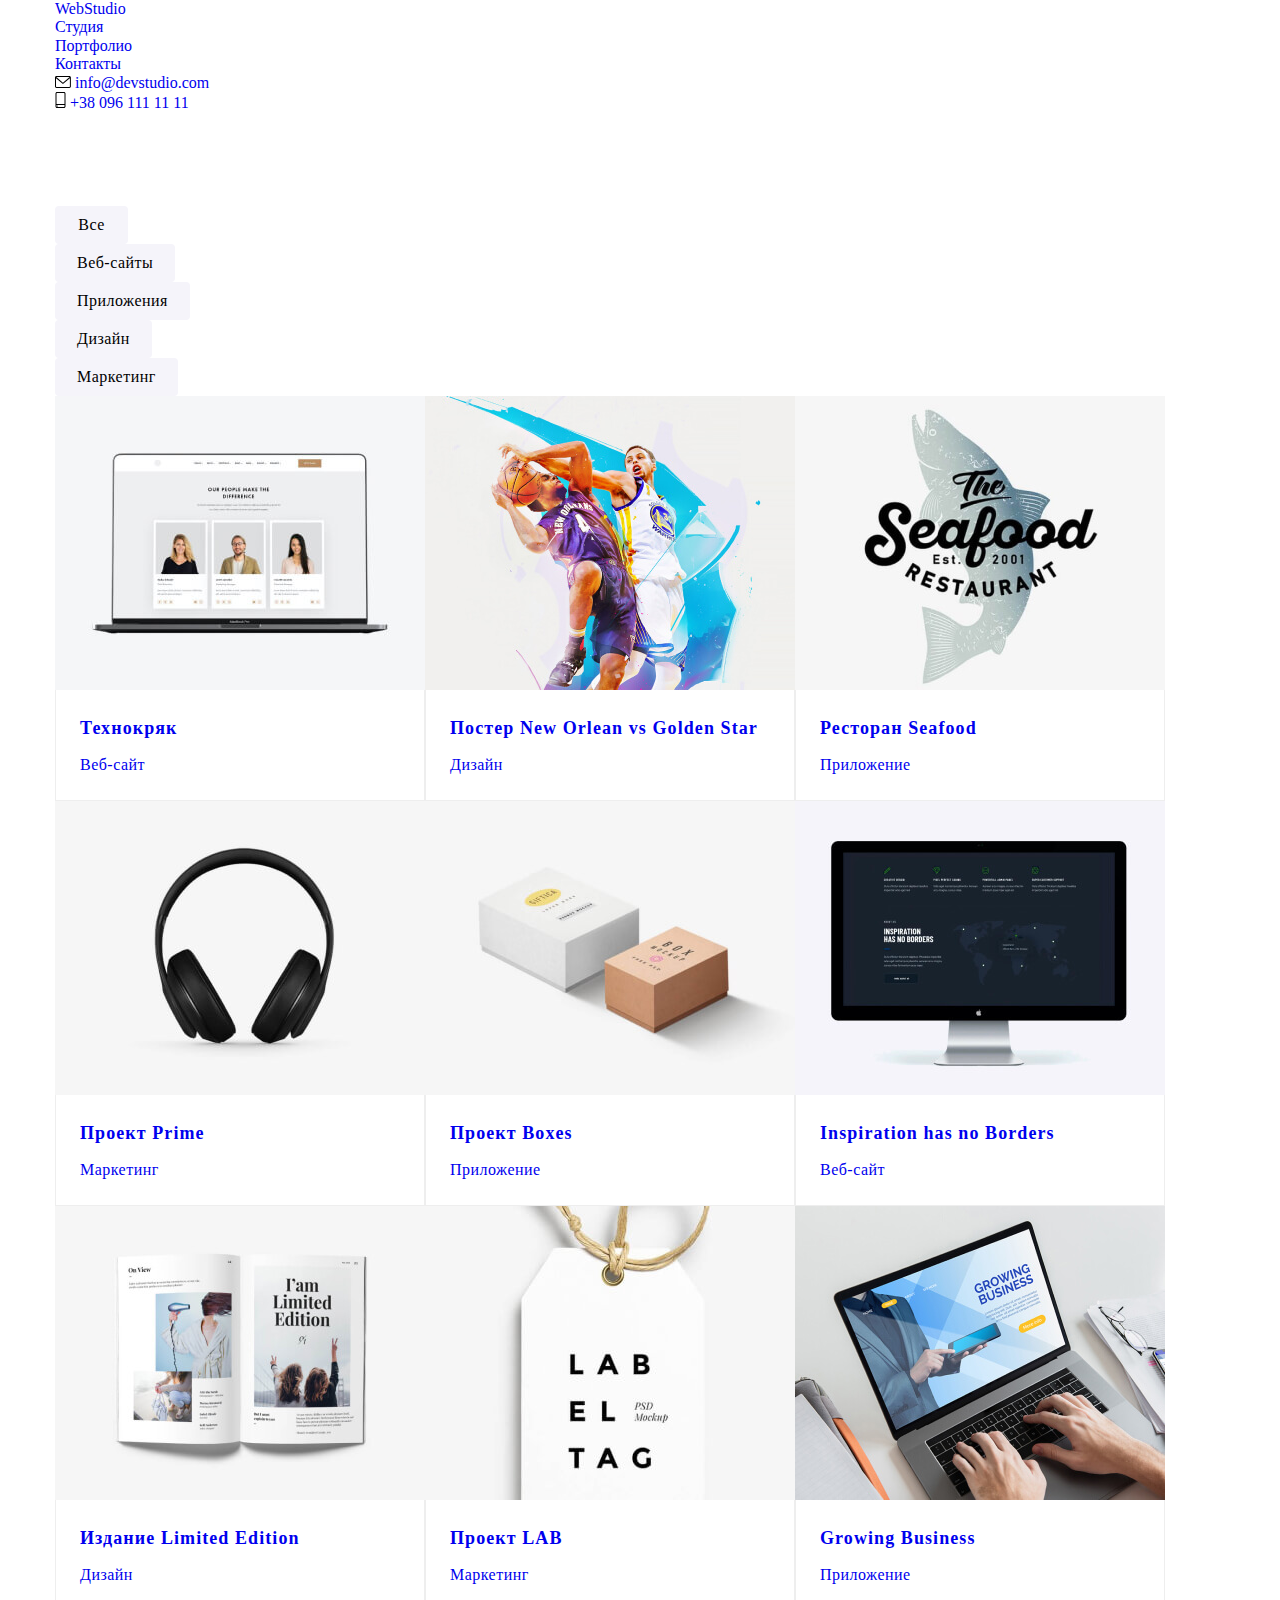
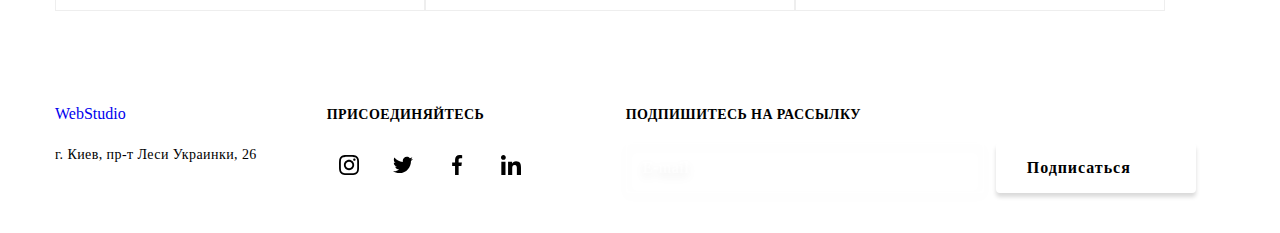
==== commit 4525c53c: "added sass" ====
--- a/portfolio.html
+++ b/portfolio.html
@@ -13,7 +13,7 @@
     <header class="header">
         <div class="container">
         <nav class="site-nav">
-            <a class="logo" href="./index.html"><span class="footer-logo__accent">Web</span>Studio</a>
+            <a class="logo" href="./index.html"><span class="logo--accent">Web</span>Studio</a>
             <ul class="site-nav__list">
                 <li class="site-nav__item"> <a class="site-nav__link" href="./index.html">Студия</a></li>
                 <li class="site-nav__item"> <a class="site-nav__link current" href="./portfolio.html">Портфолио</a></li>
@@ -175,7 +175,7 @@
         <!-- contacts -->
         <div class="container">
             <div class="footer__wrap">
-            <a class="logo" href="./index.html" ><span class="footer-logo__accent">Web</span><span class="logo-white">Studio</span></a>
+            <a class="logo" href="./index.html" ><span class="logo--accent">Web</span><span class="logo--inverse">Studio</span></a>
             <address>
                 <ul class="footer-address__list">
                     <li class="footer-address__item">
--- a/css/styles.css
+++ b/css/styles.css
@@ -1,15 +1,14 @@
-:root {
-    --primary-text-color:#212121;
-    --secondary-text-color:#757575;
-    --accent-text-color:#2196F3;
-    --reserve-text-color: #FFFFFF;
-    --primary-font-family: "Roboto", sans-serif;
-    --secondary-font-family: "Raleway", sans-serif;
-    --card-set-gap: 30px;
-}
+/* :root {
+  --primary-text-color: #212121;
+  --secondary-text-color: #757575;
+  --accent-text-color: #2196f3;
+  --reserve-text-color: #ffffff;
+  --primary-font-family: 'Roboto', sans-serif;
+  --secondary-font-family: 'Raleway', sans-serif;
+  --card-set-gap: 30px;
+} */
 html {
-    box-sizing: border-box;
-    
+  box-sizing: border-box;
 }
 *,
 *::before,
@@ -17,12 +16,12 @@
   box-sizing: inherit;
 }
 body {
-    font-family: var(--primary-font-family);
+  font-family: var(--primary-font-family);
 }
 ul {
-    list-style: none;
-    padding: 0;
-    margin: 0;
+  list-style: none;
+  padding: 0;
+  margin: 0;
 }
 h1,
 h2,
@@ -31,767 +30,753 @@
 h5,
 h6,
 p {
-    margin: 0;
+  margin: 0;
 }
 a {
-    text-decoration: none;
+  text-decoration: none;
 }
 address {
-    font-style: normal;
+  font-style: normal;
 }
 img {
-    display: block;
-    max-width: 100%;
-    height: auto;
+  display: block;
+  max-width: 100%;
+  height: auto;
 }
 textarea {
-    resize: none;
+  resize: none;
 }
 .container {
-    width: 1200px;
-    padding: 0 15px;
-    margin: 0 auto;
+  width: 1200px;
+  padding: 0 15px;
+  margin: 0 auto;
 }
 .section {
-    padding-top: 94px;
-    padding-bottom: 94px;
+  padding-top: 94px;
+  padding-bottom: 94px;
 }
 .visually-hidden {
-    position: absolute;
-    width: 1px;
-    height: 1px;
-    margin: -1px;
-    border: 0;
-    padding: 0;
-    
-    white-space: nowrap;
-    clip-path: inset(100%);
-    clip: rect(0 0 0 0);
-    overflow: hidden;
-}
-  /* ========== HEADER ==========*/
-.header {
-    border-bottom: 1px solid #ececec;
+  position: absolute;
+  width: 1px;
+  height: 1px;
+  margin: -1px;
+  border: 0;
+  padding: 0;
+
+  white-space: nowrap;
+  clip-path: inset(100%);
+  clip: rect(0 0 0 0);
+  overflow: hidden;
+}
+/* ========== HEADER ==========*/
+/* .header {
+  border-bottom: 1px solid #ececec;
 }
 .header .container {
-    display: flex;
-    align-items: center;
+  display: flex;
+  align-items: center;
 }
 .site-nav {
-    display: flex;
-    align-items: center;
-}
-.site-nav__list{
-    display: flex;
-    align-items: center;
-    margin-left: 93px;
+  display: flex;
+  align-items: center;
+}
+.site-nav__list {
+  display: flex;
+  align-items: center;
+  margin-left: 93px;
 }
 .site-nav__item:not(:last-child),
 .contacts__item:not(:last-child) {
-    margin-right: 50px;
+  margin-right: 50px;
 }
 .contacts {
-    display: flex;
-    align-items: center;
-    margin-left: auto;
+  display: flex;
+  align-items: center;
+  margin-left: auto;
 }
 .logo {
-    font-family: var(--secondary-font-family);
-    color:#000000;
-    font-weight: 700;
-    font-size: 26px;
-    line-height: 1.19;
-    letter-spacing: 0.03em;
-}
-.footer-logo__accent {
-    color: var(--accent-text-color);
-  }
+  font-family: var(--secondary-font-family);
+  color: #000000;
+  font-weight: 700;
+  font-size: 26px;
+  line-height: 1.19;
+  letter-spacing: 0.03em;
+}
+.logo--accent {
+  color: var(--accent-text-color);
+}
 .site-nav__link {
-    color: var(--primary-text-color);
-}
-.site-nav__link, 
+  color: var(--primary-text-color);
+}
+.site-nav__link,
 .contacts__link {
-    position: relative;
-
-    padding-top: 32px;
-    padding-bottom: 32px;
-
-    font-weight: 500;
-    font-size: 14px;
-    line-height: 1.14;
-    letter-spacing: 0.02em;
-
-    transition: color 250ms cubic-bezier(0.4, 0, 0.2, 1);
+  position: relative;
+
+  padding-top: 32px;
+  padding-bottom: 32px;
+
+  font-weight: 500;
+  font-size: 14px;
+  line-height: 1.14;
+  letter-spacing: 0.02em;
+
+  transition: color 250ms cubic-bezier(0.4, 0, 0.2, 1);
 }
 .site-nav__link:hover,
 .site-nav__link:focus,
 .contacts__link:hover,
 .contacts__link:focus {
-    color: var(--accent-text-color);
+  color: var(--accent-text-color);
 }
 .current {
-    color: var(--accent-text-color);
-} 
+  color: var(--accent-text-color);
+}
 .current::after {
-    content: "";
-
-    position: absolute;
-    left: 0;
-    bottom: 0; 
-
-    display: block;
-    width: 100%;
-    height: 4px;
-    background-color: var(--accent-text-color);
-    border-radius: 2px;
-    transform: translateY(25%);
-  
+  content: '';
+
+  position: absolute;
+  left: 0;
+  bottom: 0;
+
+  display: block;
+  width: 100%;
+  height: 4px;
+  background-color: var(--accent-text-color);
+  border-radius: 2px;
+  transform: translateY(25%);
 }
 .contacts__link {
-    display: flex;
-    align-items: center;
-    color: var(--secondary-text-color);
+  display: flex;
+  align-items: center;
+  color: var(--secondary-text-color);
 }
 .contacts__item {
-    display: flex;
-    align-items: center;
+  display: flex;
+  align-items: center;
 }
 .contacts__icon {
-    margin-right: 10px;
-    fill: currentColor;
-}
+  margin-right: 10px;
+  fill: currentColor;
+} */
 
 /* =========== HERO ==========*/
 .hero {
-    max-width: 1600px;
-    min-height: 600px;
-    margin: 0 auto;
-    padding-top: 200px;
-    padding-bottom: 200px;
-    background-color: #2F303A;
-    background-image: linear-gradient(
-        rgba(47, 48, 58, 0.4),
-        rgba(47, 48, 58, 0.4)
-      ),
-      url(../images/hero-img.png);
-    background-position: center;
-    background-repeat: no-repeat;
-    background-size: cover;
-    text-align: center;
- } 
+  max-width: 1600px;
+  min-height: 600px;
+  margin: 0 auto;
+  padding-top: 200px;
+  padding-bottom: 200px;
+  background-color: #2f303a;
+  background-image: linear-gradient(
+      rgba(47, 48, 58, 0.4),
+      rgba(47, 48, 58, 0.4)
+    ),
+    url(../images/hero-img.png);
+  background-position: center;
+  background-repeat: no-repeat;
+  background-size: cover;
+  text-align: center;
+}
 .hero__title {
-    max-width: 696px;
-    margin-left: auto;
-    margin-right: auto;
-    font-weight: 900;
-    font-size: 44px;
-    line-height: 1.36; 
-    letter-spacing: 0.06em;
-    text-transform: uppercase;
-    color: var(--reserve-text-color);
-    margin-bottom: 30px;
+  max-width: 696px;
+  margin-left: auto;
+  margin-right: auto;
+  font-weight: 900;
+  font-size: 44px;
+  line-height: 1.36;
+  letter-spacing: 0.06em;
+  text-transform: uppercase;
+  color: var(--reserve-text-color);
+  margin-bottom: 30px;
 }
 .hero__btn,
 .subscription__btn,
-.modal-form__btn  {
-    display: block;
-    margin: 0 auto;
-    padding: 10px 0;
-    min-width: 200px;
-    min-height: 50px;
-    border-radius: 4px;
-    border: 1px solid var(--accent-text-color);
-    cursor: pointer;
-    font-weight: 700;
-    font-size: 16px;
-    line-height: 1.87;
-    letter-spacing: 0.06em;
-    color: var(--reserve-text-color);
-    background-color: var(--accent-text-color);
-    box-shadow: 0px 4px 4px rgba(0, 0, 0, 0.15);
+.modal-form__btn {
+  display: block;
+  margin: 0 auto;
+  padding: 10px 0;
+  min-width: 200px;
+  min-height: 50px;
+  border-radius: 4px;
+  border: 1px solid var(--accent-text-color);
+  cursor: pointer;
+  font-weight: 700;
+  font-size: 16px;
+  line-height: 1.87;
+  letter-spacing: 0.06em;
+  color: var(--reserve-text-color);
+  background-color: var(--accent-text-color);
+  box-shadow: 0px 4px 4px rgba(0, 0, 0, 0.15);
 }
 
 /* ========= ADVANTAGES ======== */
 .advantage .container {
-    padding-top: 94px;
+  padding-top: 94px;
 }
 .advantage__list {
-    display: flex;
-    align-items: flex-start;
-    justify-content: space-between;
+  display: flex;
+  align-items: flex-start;
+  justify-content: space-between;
 }
 .advantage__item {
-    min-width: 270px;
+  min-width: 270px;
 }
 .advantage__item:not(:last-child) {
-    margin-right: 30px;
+  margin-right: 30px;
 }
 .advantage__item-title {
-    margin-bottom: 10px;
-    font-weight: 700;
-    font-size: 14px;
-    line-height: 1.14;
-    letter-spacing: 0.03em;
-    text-transform: uppercase;
-    color: var(--primary-text-color);
-    }
+  margin-bottom: 10px;
+  font-weight: 700;
+  font-size: 14px;
+  line-height: 1.14;
+  letter-spacing: 0.03em;
+  text-transform: uppercase;
+  color: var(--primary-text-color);
+}
 .advantage__item-description {
-    font-weight: 400;
-    font-size: 14px;
-    line-height: 1.71;
-    letter-spacing: 0.03em;
-    color: var(--secondary-text-color);
-}
-.advantage-image__icon{
-    width: 70px;
-    height: 70px;
+  font-weight: 400;
+  font-size: 14px;
+  line-height: 1.71;
+  letter-spacing: 0.03em;
+  color: var(--secondary-text-color);
+}
+.advantage-image__icon {
+  width: 70px;
+  height: 70px;
 }
 .advantage__image {
-    margin-bottom: 30px;
-    padding: 25px 100px;
-    height: 120px;
-    background-color: #F5F4FA;
-    border-radius: 4px;
+  margin-bottom: 30px;
+  padding: 25px 100px;
+  height: 120px;
+  background-color: #f5f4fa;
+  border-radius: 4px;
 }
 /*  ========SERVICES======== */
 .services__list {
-    display: flex;
-    justify-content: space-between;
+  display: flex;
+  justify-content: space-between;
 }
 .services__title {
-    margin-bottom: 50px;
-    font-weight: 700;
-    font-size: 36px;
-    line-height: 1.16;
-    text-align: center;
-    letter-spacing: 0.03em;
-    color: var(--primary-text-color);
+  margin-bottom: 50px;
+  font-weight: 700;
+  font-size: 36px;
+  line-height: 1.16;
+  text-align: center;
+  letter-spacing: 0.03em;
+  color: var(--primary-text-color);
 }
 .services__item {
-    position: relative;
+  position: relative;
 }
 .services-item__title {
-    position: absolute;
-    left: 0;
-    bottom: 0;
-    
-    padding-top: 27px;
-    padding-bottom: 27px;
-    width: 100%;
-    height: 70px;
-    background-color: rgba(47, 48, 58, 0.8);
-    color: var(--reserve-text-color);
-    font-weight: 700;
-    font-size: 14px;
-    line-height: 1.14;
-    text-align: center;
-    letter-spacing: 0.03em;
-    text-transform: uppercase;
-
-    transform: translateY(0);
+  position: absolute;
+  left: 0;
+  bottom: 0;
+
+  padding-top: 27px;
+  padding-bottom: 27px;
+  width: 100%;
+  height: 70px;
+  background-color: rgba(47, 48, 58, 0.8);
+  color: var(--reserve-text-color);
+  font-weight: 700;
+  font-size: 14px;
+  line-height: 1.14;
+  text-align: center;
+  letter-spacing: 0.03em;
+  text-transform: uppercase;
+
+  transform: translateY(0);
 }
 /* ======= TEAM ======= */
 .team {
-    background: #F5F4FA;
+  background: #f5f4fa;
 }
 .team__list {
-    display: flex;
-    justify-content: space-between;  
+  display: flex;
+  justify-content: space-between;
 }
 .team__item {
-    padding-bottom: 30px;
-    background-color: var(--reserve-text-color);
-    box-shadow: 
-        0px 1px 3px rgba(0, 0, 0, 0.12), 
-        0px 1px 1px  rgba(0, 0, 0, 0.14), 
-        0px 2px 1px  rgba(0, 0, 0, 0.2);
-    border-radius: 0px 0px 4px 4px;
+  padding-bottom: 30px;
+  background-color: var(--reserve-text-color);
+  box-shadow: 0px 1px 3px rgba(0, 0, 0, 0.12), 0px 1px 1px rgba(0, 0, 0, 0.14),
+    0px 2px 1px rgba(0, 0, 0, 0.2);
+  border-radius: 0px 0px 4px 4px;
 }
 .team__title {
-    margin-bottom: 50px;
-    font-weight: 700;
-    font-size: 36px;
-    line-height: 1.16;
-    text-align: center;
-    letter-spacing: 0.03em;
-    color: var(--primary-text-color);
+  margin-bottom: 50px;
+  font-weight: 700;
+  font-size: 36px;
+  line-height: 1.16;
+  text-align: center;
+  letter-spacing: 0.03em;
+  color: var(--primary-text-color);
 }
 .team-item__info {
-    margin-top: 30px;
-    padding-right: 32px;
-    padding-left: 32px;
+  margin-top: 30px;
+  padding-right: 32px;
+  padding-left: 32px;
 }
 .team-item__name {
-    font-weight: 500;
-    font-size: 16px;
-    line-height: 1.19;
-    text-align: center;
-    letter-spacing: 0.03em;
-    color: var(--primary-text-color);
-}
-.team-item__position{
-    margin-top: 10px;
-    font-size: 16px;
-    line-height: 1.19;
-    text-align: center;
-    color: var(--secondary-text-color);
+  font-weight: 500;
+  font-size: 16px;
+  line-height: 1.19;
+  text-align: center;
+  letter-spacing: 0.03em;
+  color: var(--primary-text-color);
+}
+.team-item__position {
+  margin-top: 10px;
+  font-size: 16px;
+  line-height: 1.19;
+  text-align: center;
+  color: var(--secondary-text-color);
 }
 .team-item__social-list {
-    display: flex;
-    justify-content: space-between;
-    margin-top: 16px;
+  display: flex;
+  justify-content: space-between;
+  margin-top: 16px;
 }
 .social-list__link {
-    display: flex;
-    justify-content: center;
-    align-items: center;
-    width: 44px;
-    height: 44px;
-    border-radius: 50%;
-    color: #AFB1B8;
-
-    transition: color 250ms cubic-bezier(0.4, 0, 0.2, 1),
+  display: flex;
+  justify-content: center;
+  align-items: center;
+  width: 44px;
+  height: 44px;
+  border-radius: 50%;
+  color: #afb1b8;
+
+  transition: color 250ms cubic-bezier(0.4, 0, 0.2, 1),
     background-color 250ms cubic-bezier(0.4, 0, 0.2, 1);
-    
-} 
+}
 .social-list__link:hover,
 .social-list__link:focus {
-    background-color: var(--accent-text-color);
-    color: var(--reserve-text-color);
+  background-color: var(--accent-text-color);
+  color: var(--reserve-text-color);
 }
 .social-list__icon {
-    fill:currentColor;
+  fill: currentColor;
 }
 /* ========= CLIENTS ======== */
 .clients__list {
-    display: flex;
-    align-items: flex-start;
-    justify-content: space-between;
+  display: flex;
+  align-items: flex-start;
+  justify-content: space-between;
 }
 .clients__item:not(:last-child) {
-    margin-right: 30px;
+  margin-right: 30px;
 }
 .clients__title {
-    margin-bottom: 50px;
-    font-weight: 700;   
-    font-size: 36px;    
-    line-height: 1.16;
-    text-align: center;
-    letter-spacing: 0.03em;
-    color: var(--primary-text-color);
+  margin-bottom: 50px;
+  font-weight: 700;
+  font-size: 36px;
+  line-height: 1.16;
+  text-align: center;
+  letter-spacing: 0.03em;
+  color: var(--primary-text-color);
 }
 .clients__link {
-    display: flex;
-    justify-content: center;
-    align-items: center;
-    color: #AFB1B8;
-    width: 170px;
-    height: 90px;
-    border: 1px solid;
-    border-radius: 4px;
-
-    transition: color 250ms cubic-bezier(0.4, 0, 0.2, 1), 
-    border-color 250ms cubic-bezier(0.4, 0, 0.2, 1)
+  display: flex;
+  justify-content: center;
+  align-items: center;
+  color: #afb1b8;
+  width: 170px;
+  height: 90px;
+  border: 1px solid;
+  border-radius: 4px;
+
+  transition: color 250ms cubic-bezier(0.4, 0, 0.2, 1),
+    border-color 250ms cubic-bezier(0.4, 0, 0.2, 1);
 }
 .clients__link:hover,
 .clients__link:focus {
-    color: var(--accent-text-color);
-    border-color: var(--accent-text-color);
+  color: var(--accent-text-color);
+  border-color: var(--accent-text-color);
 }
 .clients__logo {
-    fill: currentColor;
-}
-
-
+  fill: currentColor;
+}
 
 /* ====== FOOTER ======== */
-.footer {
-    padding-top: 60px;
-    padding-bottom: 60px;
-    background: #2F303A;
-} 
+/* .footer {
+  padding-top: 60px;
+  padding-bottom: 60px;
+  background: #2f303a;
+}
 .footer__wrap {
-    width: 231px;
-}
-.logo-white {
-    color: var(--reserve-text-color);
-}
+  width: 231px;
+}
+/* .logo--inverse {
+  color: var(--reserve-text-color);
+} */
 .footer-address__list {
-    margin-top: 20px;
+  margin-top: 20px;
 }
 .footer-address__item:not(:last-child) {
-    margin-bottom: 9px;
-}
-.footer-address__link{
-    font-size: 14px;
-    line-height: 1.71;
-    letter-spacing: 0.03em;
-    color: rgba(255, 255, 255, 0.6);
+  margin-bottom: 9px;
+}
+.footer-address__link {
+  font-size: 14px;
+  line-height: 1.71;
+  letter-spacing: 0.03em;
+  color: rgba(255, 255, 255, 0.6);
 }
 .footer-address__link.map {
-    color: var(--reserve-text-color);
+  color: var(--reserve-text-color);
 }
 .footer .container {
-    display: flex;
-    justify-self: start;
-    align-items: baseline;
-}   
+  display: flex;
+  justify-self: start;
+  align-items: baseline;
+}
 /* =====footer social links======= */
 .footer__social {
-    margin-left: 70px;
+  margin-left: 70px;
 }
 .footer-social__title,
 .subscription__title {
-    display: inline-block;
-    margin-bottom: 20px;
-    font-weight: 700;
-    font-size: 14px;
-    line-height: 1.14;
-    letter-spacing: 0.03em;
-    text-transform: uppercase;
-    color: var(--reserve-text-color);
+  display: inline-block;
+  margin-bottom: 20px;
+  font-weight: 700;
+  font-size: 14px;
+  line-height: 1.14;
+  letter-spacing: 0.03em;
+  text-transform: uppercase;
+  color: var(--reserve-text-color);
 }
 .footer-social__list {
-    display: flex;
-    justify-content: space-between;
-    width: 206px;
+  display: flex;
+  justify-content: space-between;
+  width: 206px;
 }
 .footer-social__link {
-    display: flex;
-    justify-content: center;
-    align-items: center;
-    width: 44px;
-    height: 44px;
-    border-radius: 50%;
-    background-color: rgba(255, 255, 255, 0.1);
-    color: var(--reserve-text-color);
-
-    transition: background-color 250ms cubic-bezier(0.4, 0, 0.2, 1);
+  display: flex;
+  justify-content: center;
+  align-items: center;
+  width: 44px;
+  height: 44px;
+  border-radius: 50%;
+  background-color: rgba(255, 255, 255, 0.1);
+  color: var(--reserve-text-color);
+
+  transition: background-color 250ms cubic-bezier(0.4, 0, 0.2, 1);
 }
 .footer-social__link:hover,
 .footer-social__link:focus {
-    background-color: var(--accent-text-color);
+  background-color: var(--accent-text-color);
 }
 .footer-social__logo {
-    fill:currentColor;
+  fill: currentColor;
 }
 /* ======== subscription ========= */
 .subscription {
-    display: block;
-    margin-left: 93px;
-    width: 570px;
+  display: block;
+  margin-left: 93px;
+  width: 570px;
 }
 .subscription__btn {
-    display: flex;
-    justify-content: center;
-    align-items: center;
-    margin-left: 12px;
-    }
+  display: flex;
+  justify-content: center;
+  align-items: center;
+  margin-left: 12px;
+}
 .subscription-btn__icon {
-    margin-left: 10px;
-    fill: currentColor;
+  margin-left: 10px;
+  fill: currentColor;
 }
 .subscription__wrap {
-    display: flex;
+  display: flex;
 }
 .subscription__input {
-    padding: 15px 16px;
-    min-width: 358px;
-    min-height: 50px;
-    border: 1px solid rgba(255, 255, 255, 0.3);
-    filter: drop-shadow(0px 4px 4px rgba(0, 0, 0, 0.15));
-    border-radius: 4px;
-    background-color: transparent;
-    color: #FFFFFF;
-    transition: outline 250ms cubic-bezier(0.4, 0, 0.2, 1);
+  padding: 15px 16px;
+  min-width: 358px;
+  min-height: 50px;
+  border: 1px solid rgba(255, 255, 255, 0.3);
+  filter: drop-shadow(0px 4px 4px rgba(0, 0, 0, 0.15));
+  border-radius: 4px;
+  background-color: transparent;
+  color: #ffffff;
+  transition: outline 250ms cubic-bezier(0.4, 0, 0.2, 1);
 }
 .subscription__input:focus {
-    outline: 1px solid var(--accent-text-color);
-
+  outline: 1px solid var(--accent-text-color);
 }
 .subscription__input::placeholder {
-    font-size: 16px;
-    line-height: 1.25;
-    letter-spacing: 0.03em;
-    color: rgba(255, 255, 255, 0.6);
-}
+  font-size: 16px;
+  line-height: 1.25;
+  letter-spacing: 0.03em;
+  color: rgba(255, 255, 255, 0.6);
+}
+*/
 /* ======== PORTFOLIO ========== */
 .portfolio__filter {
-    display: flex;
-    justify-content: center;
-    margin-bottom: 50px;
+  display: flex;
+  justify-content: center;
+  margin-bottom: 50px;
 }
 .portfolio-filter__item:not(:last-child) {
-    margin-right: 9px;
+  margin-right: 9px;
 }
 .portfolio-filter__btn {
-    min-width: 73px;
-    padding: 6px 22px;
-    border: none;
-    cursor: pointer;
-    background: #F5F4FA;
-    border-radius: 4px;
-    font-family: var(--primary-font-family);
-    font-weight: 500;
-    font-size: 16px;
-    line-height: 1.62;
-    text-align: center;
-    letter-spacing: 0.03em;
-    outline: none;
+  min-width: 73px;
+  padding: 6px 22px;
+  border: none;
+  cursor: pointer;
+  background: #f5f4fa;
+  border-radius: 4px;
+  font-family: var(--primary-font-family);
+  font-weight: 500;
+  font-size: 16px;
+  line-height: 1.62;
+  text-align: center;
+  letter-spacing: 0.03em;
+  outline: none;
 }
 .portfolio-filter__btn:hover,
 .portfolio-filter__btn:focus {
-    background-color: var(--accent-text-color);
-    color: var(--reserve-text-color);
-    box-shadow: 
-        0px 3px 1px rgba(0, 0, 0, 0.1), 
-        0px 1px 2px rgba(0, 0, 0, 0.08),
-        0px 2px 2px rgba(0, 0, 0, 0.12);
-    }
+  background-color: var(--accent-text-color);
+  color: var(--reserve-text-color);
+  box-shadow: 0px 3px 1px rgba(0, 0, 0, 0.1), 0px 1px 2px rgba(0, 0, 0, 0.08),
+    0px 2px 2px rgba(0, 0, 0, 0.12);
+}
 .portfolio__projects {
-    display: flex;
-    flex-wrap: wrap;
-    margin-left: calc(-1 * var(--card-set-gap));
-    margin-top: calc(-1 * var(--card-set-gap));
+  display: flex;
+  flex-wrap: wrap;
+  margin-left: calc(-1 * var(--card-set-gap));
+  margin-top: calc(-1 * var(--card-set-gap));
 }
 .portfolio-projects__item {
-    flex-basis: calc(100% / 3 - var(--card-set-gap));
-    margin-left: var(--card-set-gap);
-    margin-top: var(--card-set-gap);
+  flex-basis: calc(100% / 3 - var(--card-set-gap));
+  margin-left: var(--card-set-gap);
+  margin-top: var(--card-set-gap);
 }
 
 .portfolio-projects__link {
-    display: block;
-    outline: none;
-    transition: box-shadow 250ms cubic-bezier(0.4, 0, 0.2, 1);
+  display: block;
+  outline: none;
+  transition: box-shadow 250ms cubic-bezier(0.4, 0, 0.2, 1);
 }
 .portfolio-projects__link:hover,
 .portfolio-projects__link:focus {
-    box-shadow: 
-    0px 1px 1px rgba(0, 0, 0, 0.12), 
-    0px 4px 4px rgba(0, 0, 0, 0.06), 
+  box-shadow: 0px 1px 1px rgba(0, 0, 0, 0.12), 0px 4px 4px rgba(0, 0, 0, 0.06),
     1px 4px 6px rgba(0, 0, 0, 0.16);
 }
 .portfolio-projects__title {
-    margin-bottom: 4px;
-    font-weight: 700;
-    font-size: 18px;
-    line-height: 2;
-    letter-spacing: 0.06em;
-    color: var(--primary-text-color);
+  margin-bottom: 4px;
+  font-weight: 700;
+  font-size: 18px;
+  line-height: 2;
+  letter-spacing: 0.06em;
+  color: var(--primary-text-color);
 }
 .portfolio-projects__decription {
-    font-size: 16px;
-    line-height: 1.87;
-    letter-spacing: 0.03em;
-    color: var(--secondary-text-color);
+  font-size: 16px;
+  line-height: 1.87;
+  letter-spacing: 0.03em;
+  color: var(--secondary-text-color);
 }
 .cards-wrapper {
-    padding: 20px 24px;
-    border-right: 1px solid #eeeeee;
-    border-bottom: 1px solid #eeeeee;
-    border-left: 1px solid #eeeeee;
+  padding: 20px 24px;
+  border-right: 1px solid #eeeeee;
+  border-bottom: 1px solid #eeeeee;
+  border-left: 1px solid #eeeeee;
 }
 .thumb {
-    position: relative;
-    overflow: hidden;
+  position: relative;
+  overflow: hidden;
 }
 .overlay {
-    position: absolute;
-    left: 0;
-    bottom: 0;
-    
-    padding: 63px 24px;
-    width: 100%;
-    height: 100%;
-    background-color: rgba(33,150,243, 0.9);
-    color: var(--reserve-text-color);
-    font-size: 18px;
-    line-height: 1.56;
-    letter-spacing: 0.03em;
-
-    transform: translateY(100%);
-    transition: all 250ms cubic-bezier(0.4, 0, 0.2, 1);
+  position: absolute;
+  left: 0;
+  bottom: 0;
+
+  padding: 63px 24px;
+  width: 100%;
+  height: 100%;
+  background-color: rgba(33, 150, 243, 0.9);
+  color: var(--reserve-text-color);
+  font-size: 18px;
+  line-height: 1.56;
+  letter-spacing: 0.03em;
+
+  transform: translateY(100%);
+  transition: all 250ms cubic-bezier(0.4, 0, 0.2, 1);
 }
 .portfolio-projects__link:hover .overlay,
-.portfolio-projects__link:focus .overlay{
-    transform: translateY(0);
+.portfolio-projects__link:focus .overlay {
+  transform: translateY(0);
 }
 /* ==========   modal button =========== */
 .backdrop {
-    position: fixed;
-    top: 0;
-    left: 0;
-
-    min-width: 100%;
-    min-height: 100%;
-    background-color:rgba(0, 0, 0, 0.2);
-
-    opacity: 1;
-    transition: opacity 700ms linear;
+  position: fixed;
+  top: 0;
+  left: 0;
+
+  min-width: 100%;
+  min-height: 100%;
+  background-color: rgba(0, 0, 0, 0.2);
+
+  opacity: 1;
+  transition: opacity 700ms linear;
 }
 .backdrop.is-hidden {
-    opacity: 0;
-    visibility: none;
-    pointer-events: none;
+  opacity: 0;
+  visibility: none;
+  pointer-events: none;
 }
 .modal {
-    position: absolute;
-    top: 50%;
-    left: 50%;
-
-    padding: 40px;
-
-    width: 528px;
-    height: 581px;
-    border-radius: 4px;
-    background-color: var(--reserve-text-color);
-    box-shadow: 
-        0px 1px 3px rgba(0, 0, 0, 0.12), 
-        0px 1px 1px rgba(0, 0, 0, 0.14), 
-        0px 2px 1px rgba(0, 0, 0, 0.2);
-    
-    transform: translate(-50%, -50%) scale(1);
-    transition: transform 700ms cubic-bezier(.42,0,.58,1);
+  position: absolute;
+  top: 50%;
+  left: 50%;
+
+  padding: 40px;
+
+  width: 528px;
+  height: 581px;
+  border-radius: 4px;
+  background-color: var(--reserve-text-color);
+  box-shadow: 0px 1px 3px rgba(0, 0, 0, 0.12), 0px 1px 1px rgba(0, 0, 0, 0.14),
+    0px 2px 1px rgba(0, 0, 0, 0.2);
+
+  transform: translate(-50%, -50%) scale(1);
+  transition: transform 700ms cubic-bezier(0.42, 0, 0.58, 1);
 }
 .modal__btn-close {
-    position: absolute;
-    top: 8px;
-    right: 8px;
-
-    display: flex;
-    justify-content: center;
-    align-items: center;
-
-    cursor: pointer;
-    width: 30px;
-    height: 30px;
-    border: 1px solid rgba(0, 0, 0, 0.1);
-    border-radius: 50%;
-    background: #FFFFFF;
-    fill: 212121;
-
-    transition: fill 250ms cubic-bezier(0.4, 0, 0.2, 1);
+  position: absolute;
+  top: 8px;
+  right: 8px;
+
+  display: flex;
+  justify-content: center;
+  align-items: center;
+
+  cursor: pointer;
+  width: 30px;
+  height: 30px;
+  border: 1px solid rgba(0, 0, 0, 0.1);
+  border-radius: 50%;
+  background: #ffffff;
+  fill: 212121;
+
+  transition: fill 250ms cubic-bezier(0.4, 0, 0.2, 1);
 }
 .modal__btn-close:hover,
 .modal__btn-close:focus {
-    fill: var(--accent-text-color);
+  fill: var(--accent-text-color);
 }
 .backdrop.is-hidden .modal {
-    transform: translate(-50%, -50%) scale(0);
+  transform: translate(-50%, -50%) scale(0);
 }
 /* ====== form ====== */
 .modal-form__title {
-    display: block;
-    margin-bottom: 12px;
-    font-weight: 700;
-    font-size: 20px;
-    line-height: 1.15;
-    text-align: center;
-    letter-spacing: 0.03em;
-
-    color: var(--primary-text-color);
-}
-.modal-form__field { 
-    position: relative;
-    
-    display: flex;
-    flex-direction: column;
-    margin-bottom: 10px;
-    
+  display: block;
+  margin-bottom: 12px;
+  font-weight: 700;
+  font-size: 20px;
+  line-height: 1.15;
+  text-align: center;
+  letter-spacing: 0.03em;
+
+  color: var(--primary-text-color);
+}
+.modal-form__field {
+  position: relative;
+
+  display: flex;
+  flex-direction: column;
+  margin-bottom: 10px;
 }
 .modal-form__field.comment {
-    margin-bottom: 20px;
+  margin-bottom: 20px;
 }
 .modal-form__label {
-    margin-bottom: 4px;
-    font-size: 12px;
-    line-height: 1.16;
-    letter-spacing: 0.01em;
-    color: var(--secondary-text-color);    
+  margin-bottom: 4px;
+  font-size: 12px;
+  line-height: 1.16;
+  letter-spacing: 0.01em;
+  color: var(--secondary-text-color);
 }
 .modal-form__input {
-    min-width: 100%;
-    height: 40px;
-    border: 1px solid rgba(33, 33, 33, 0.2);
-    border-radius: 4px;
-    padding-left: 42px;
-    cursor: pointer;
-    transition: border-color 250ms cubic-bezier(0.4, 0, 0.2, 1);
+  min-width: 100%;
+  height: 40px;
+  border: 1px solid rgba(33, 33, 33, 0.2);
+  border-radius: 4px;
+  padding-left: 42px;
+  cursor: pointer;
+  transition: border-color 250ms cubic-bezier(0.4, 0, 0.2, 1);
 }
 .modal-form__input.textarea {
-    height: 120px;
-    padding: 12px 16px;
+  height: 120px;
+  padding: 12px 16px;
 }
 .modal-form__input.textarea::placeholder {
-    font-size: 12px;
-    line-height: 1.16;
-    letter-spacing: 0.01em;
-  
-    color: rgba(117, 117, 117, 0.5);
-  }
-  /* .modal-form__input:hover, */
+  font-size: 12px;
+  line-height: 1.16;
+  letter-spacing: 0.01em;
+
+  color: rgba(117, 117, 117, 0.5);
+}
+/* .modal-form__input:hover, */
 .modal-form__input:focus {
-    border-color: var(--accent-text-color);
-    outline: none;
-  }
-  /* .modal-form__input:hover + .modal-form__icon, */
+  border-color: var(--accent-text-color);
+  outline: none;
+}
+/* .modal-form__input:hover + .modal-form__icon, */
 .modal-form__input:focus + .modal-form__icon {
-    fill: var(--accent-text-color);
+  fill: var(--accent-text-color);
 }
 .modal-form__icon {
-    position: absolute;
-    bottom: 11px;
-    left: 12px;
-    fill: 212121;
-    transition: fill 250ms cubic-bezier(0.4, 0, 0.2, 1);
-    
+  position: absolute;
+  bottom: 11px;
+  left: 12px;
+  fill: 212121;
+  transition: fill 250ms cubic-bezier(0.4, 0, 0.2, 1);
 }
 .modal-form__checkbox {
-    margin-bottom: 30px;
+  margin-bottom: 30px;
 }
 .checkbox__label {
-    display: flex;
-    justify-content: center;
-    align-items: center;
-    font-size: 14px;
-    line-height: 1.71;
-    letter-spacing: 0.03em;
-    color: var(--secondary-text-color);
+  display: flex;
+  justify-content: center;
+  align-items: center;
+  font-size: 14px;
+  line-height: 1.71;
+  letter-spacing: 0.03em;
+  color: var(--secondary-text-color);
 }
 .checkbox__label::before {
-    content: "";
-    display: inline-block;
-    width: 16px;
-    height: 15px;
-    border: 2px solid #212121;
-    border-radius: 2px;
-    margin-right: 7px;
-    transition: all 250ms cubic-bezier(0.4, 0, 0.2, 1);
+  content: '';
+  display: inline-block;
+  width: 16px;
+  height: 15px;
+  border: 2px solid #212121;
+  border-radius: 2px;
+  margin-right: 7px;
+  transition: all 250ms cubic-bezier(0.4, 0, 0.2, 1);
 }
 .checkbox__input:checked + .checkbox__label::before {
-    background-color: var(--accent-text-color);
-    background-image: url(../images/logo-checked.svg);
-    background-size: contain;
-    background-origin: border-box;
-    border-color: transparent;
+  background-color: var(--accent-text-color);
+  background-image: url(../images/logo-checked.svg);
+  background-size: contain;
+  background-origin: border-box;
+  border-color: transparent;
 }
 
 .policy-link {
-    text-decoration: underline;
-    color: var(--accent-text-color);
-    margin-left: 5px;
+  text-decoration: underline;
+  color: var(--accent-text-color);
+  margin-left: 5px;
 }
 .checkbox__input {
-    position: absolute;
-    width: 1px;
-    height: 1px;
-    margin: -1px;
-    border: 0;
-    padding: 0;
-    
-    white-space: nowrap;
-    clip-path: inset(100%);
-    clip: rect(0 0 0 0);
-    overflow: hidden;
-}
+  position: absolute;
+  width: 1px;
+  height: 1px;
+  margin: -1px;
+  border: 0;
+  padding: 0;
+
+  white-space: nowrap;
+  clip-path: inset(100%);
+  clip: rect(0 0 0 0);
+  overflow: hidden;
+}
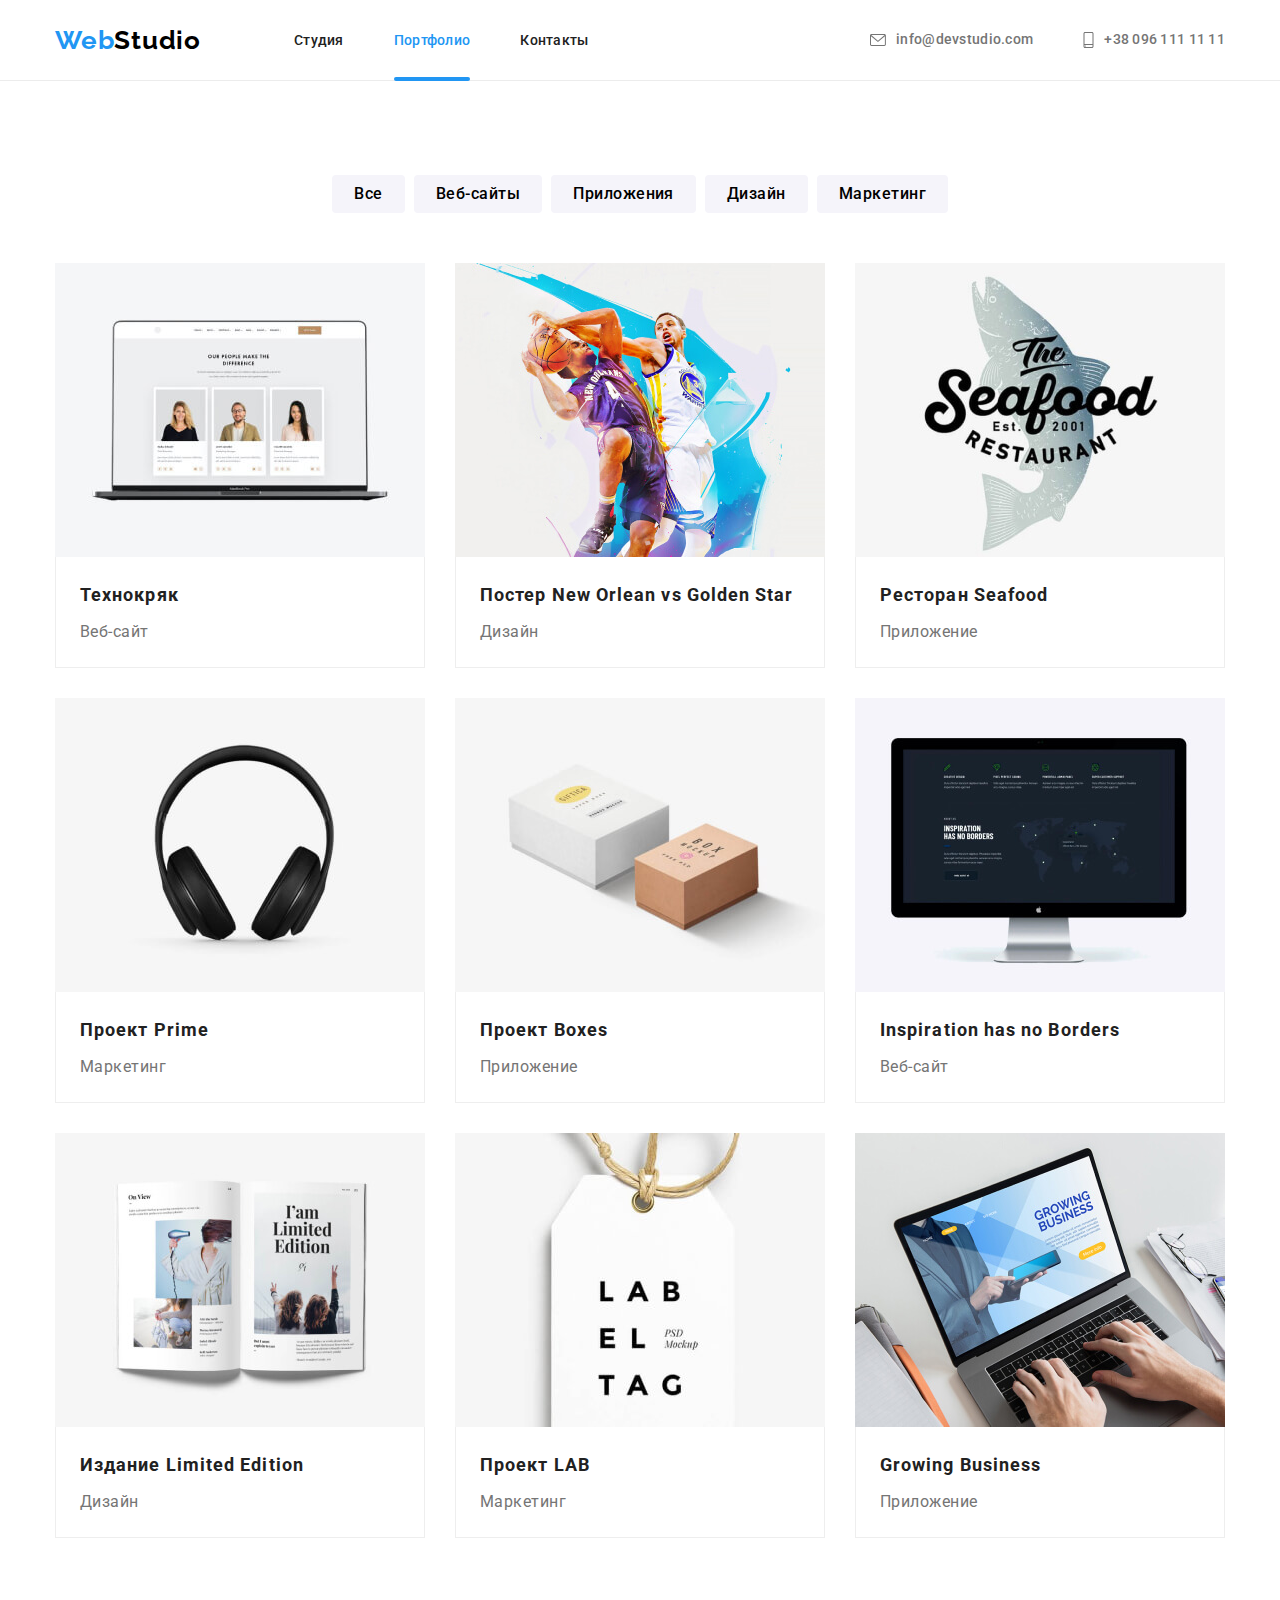
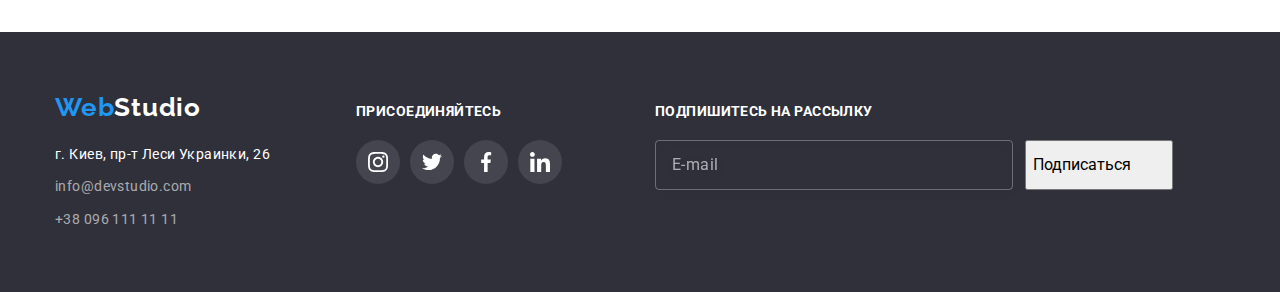
==== commit b30203cc: "added components" ====
--- a/portfolio.html
+++ b/portfolio.html
@@ -6,7 +6,7 @@
     <link rel="preconnect" href="https://fonts.gstatic.com"> 
     <link href="https://fonts.googleapis.com/css2?family=Raleway:wght@700&family=Roboto:wght@400;500;700;900&display=swap" rel="stylesheet">    
     <link rel="stylesheet" href="https://cdn.jsdelivr.net/npm/modern-normalize@1.0.0/modern-normalize.css">
-    <link rel="stylesheet" href="./css/styles.css">
+    <link rel="stylesheet" href="./css/portfolio.min.css">
     <title>WebStudio-portfolio</title>
 </head>
 <body>
@@ -41,7 +41,7 @@
         </div>
     </header>
     <main>
-      <section class="portfolio section">
+      <section class="section">
           <div class="container">
           <h1 class="visually-hidden">Портфолио</h1>
           <!-- portfolio__filter -->
--- a/css/portfolio.min.css
+++ b/css/portfolio.min.css
@@ -0,0 +1,2 @@
+:root{--primary-text-color: #212121;--secondary-text-color: #757575;--accent-text-color: #2196f3;--reserve-text-color: #ffffff;--primary-font-family: 'Roboto', sans-serif;--secondary-font-family: 'Raleway', sans-serif;--card-set-gap: 30px;--timing-fn: 250ms cubic-bezier(0.4, 0, 0.2, 1)}.visually-hidden{position:absolute;width:1px;height:1px;margin:-1px;border:0;padding:0;white-space:nowrap;-webkit-clip-path:inset(100%);clip-path:inset(100%);clip:rect(0 0 0 0);overflow:hidden}html{-webkit-box-sizing:border-box;box-sizing:border-box}*,*::before,*::after{-webkit-box-sizing:inherit;box-sizing:inherit}body{font-family:var(--primary-font-family)}ul{list-style:none;padding:0;margin:0}h1,h2,h3,h4,h5,h6,p{margin:0}a{text-decoration:none}address{font-style:normal}img{display:block;max-width:100%;height:auto}textarea{resize:none}.container{width:1200px;padding:0 15px;margin:0 auto}.section{padding-top:94px;padding-bottom:94px}.logo{font-family:var(--secondary-font-family);color:#000000;font-weight:700;font-size:26px;line-height:1.19;letter-spacing:0.03em}.logo--accent{color:var(--accent-text-color)}.logo--inverse{color:var(--reserve-text-color)}.header{border-bottom:1px solid #ececec}.header .container{display:-webkit-box;display:-ms-flexbox;display:flex;-webkit-box-align:center;-ms-flex-align:center;align-items:center}.site-nav{display:-webkit-box;display:-ms-flexbox;display:flex;-webkit-box-align:center;-ms-flex-align:center;align-items:center}.site-nav__list{display:-webkit-box;display:-ms-flexbox;display:flex;-webkit-box-align:center;-ms-flex-align:center;align-items:center;margin-left:93px}.site-nav__item:not(:last-child),.contacts__item:not(:last-child){margin-right:50px}.contacts{display:-webkit-box;display:-ms-flexbox;display:flex;-webkit-box-align:center;-ms-flex-align:center;align-items:center;margin-left:auto}.logo{font-family:var(--secondary-font-family);color:#000000;font-weight:700;font-size:26px;line-height:1.19;letter-spacing:0.03em}.logo--accent{color:var(--accent-text-color)}.site-nav__link{color:var(--primary-text-color)}.site-nav__link,.contacts__link{position:relative;padding-top:32px;padding-bottom:32px;font-weight:500;font-size:14px;line-height:1.14;letter-spacing:0.02em;-webkit-transition:color var(--timing-fn);transition:color var(--timing-fn)}.site-nav__link:hover,.site-nav__link:focus,.contacts__link:hover,.contacts__link:focus{color:var(--accent-text-color)}.current{color:var(--accent-text-color)}.current::after{content:'';position:absolute;left:0;bottom:0;display:block;width:100%;height:4px;background-color:var(--accent-text-color);border-radius:2px;-webkit-transform:translateY(25%);transform:translateY(25%)}.contacts__link{display:-webkit-box;display:-ms-flexbox;display:flex;-webkit-box-align:center;-ms-flex-align:center;align-items:center;color:var(--secondary-text-color)}.contacts__item{display:-webkit-box;display:-ms-flexbox;display:flex;-webkit-box-align:center;-ms-flex-align:center;align-items:center}.contacts__icon{margin-right:10px;fill:currentColor}.footer{padding-top:60px;padding-bottom:60px;background:#2f303a}.footer .container{display:-webkit-box;display:-ms-flexbox;display:flex;justify-self:start;-webkit-box-align:baseline;-ms-flex-align:baseline;align-items:baseline}.footer__wrap{width:231px}.footer-address__list{margin-top:20px}.footer-address__item:not(:last-child){margin-bottom:9px}.footer-address__link{font-size:14px;line-height:1.71;letter-spacing:0.03em;color:rgba(255,255,255,0.6)}.footer-address__link.map{color:var(--reserve-text-color)}.footer__social{margin-left:70px}.footer-social__title,.subscription__title{display:inline-block;margin-bottom:20px;font-weight:700;font-size:14px;line-height:1.14;letter-spacing:0.03em;text-transform:uppercase;color:var(--reserve-text-color)}.footer-social__list{display:-webkit-box;display:-ms-flexbox;display:flex;-webkit-box-pack:justify;-ms-flex-pack:justify;justify-content:space-between;width:206px}.footer-social__link{display:-webkit-box;display:-ms-flexbox;display:flex;-webkit-box-pack:center;-ms-flex-pack:center;justify-content:center;-webkit-box-align:center;-ms-flex-align:center;align-items:center;width:44px;height:44px;border-radius:50%;background-color:rgba(255,255,255,0.1);color:var(--reserve-text-color);-webkit-transition:background-color var(--timing-fn);transition:background-color var(--timing-fn)}.footer-social__link:hover,.footer-social__link:focus{background-color:var(--accent-text-color)}.footer-social__logo{fill:currentColor}.subscription{display:block;margin-left:93px;width:570px}.subscription__btn{display:-webkit-box;display:-ms-flexbox;display:flex;-webkit-box-pack:center;-ms-flex-pack:center;justify-content:center;-webkit-box-align:center;-ms-flex-align:center;align-items:center;margin-left:12px}.subscription-btn__icon{margin-left:10px;fill:currentColor}.subscription__wrap{display:-webkit-box;display:-ms-flexbox;display:flex}.subscription__input{padding:15px 16px;min-width:358px;min-height:50px;border:1px solid rgba(255,255,255,0.3);-webkit-filter:drop-shadow(0px 4px 4px rgba(0,0,0,0.15));filter:drop-shadow(0px 4px 4px rgba(0,0,0,0.15));border-radius:4px;background-color:transparent;color:#ffffff;-webkit-transition:outline var(--timing-fn);transition:outline var(--timing-fn)}.subscription__input:focus{outline:1px solid var(--accent-text-color)}.subscription__input::-webkit-input-placeholder{font-size:16px;line-height:1.25;letter-spacing:0.03em;color:rgba(255,255,255,0.6)}.subscription__input:-ms-input-placeholder{font-size:16px;line-height:1.25;letter-spacing:0.03em;color:rgba(255,255,255,0.6)}.subscription__input::-ms-input-placeholder{font-size:16px;line-height:1.25;letter-spacing:0.03em;color:rgba(255,255,255,0.6)}.subscription__input::placeholder{font-size:16px;line-height:1.25;letter-spacing:0.03em;color:rgba(255,255,255,0.6)}.portfolio__filter{display:-webkit-box;display:-ms-flexbox;display:flex;-webkit-box-pack:center;-ms-flex-pack:center;justify-content:center;margin-bottom:50px}.portfolio-filter__item:not(:last-child){margin-right:9px}.portfolio-filter__btn{min-width:73px;padding:6px 22px;border:none;cursor:pointer;background:#f5f4fa;border-radius:4px;font-family:var(--primary-font-family);font-weight:500;font-size:16px;line-height:1.62;text-align:center;letter-spacing:0.03em;outline:none}.portfolio-filter__btn:hover,.portfolio-filter__btn:focus{background-color:var(--accent-text-color);color:var(--reserve-text-color);-webkit-box-shadow:0px 3px 1px rgba(0,0,0,0.1),0px 1px 2px rgba(0,0,0,0.08),0px 2px 2px rgba(0,0,0,0.12);box-shadow:0px 3px 1px rgba(0,0,0,0.1),0px 1px 2px rgba(0,0,0,0.08),0px 2px 2px rgba(0,0,0,0.12)}.portfolio__projects{display:-webkit-box;display:-ms-flexbox;display:flex;-ms-flex-wrap:wrap;flex-wrap:wrap;margin-left:calc(-1 * var(--card-set-gap));margin-top:calc(-1 * var(--card-set-gap))}.portfolio-projects__item{-ms-flex-preferred-size:calc(100% / 3 - var(--card-set-gap));flex-basis:calc(100% / 3 - var(--card-set-gap));margin-left:var(--card-set-gap);margin-top:var(--card-set-gap)}.portfolio-projects__link{display:block;outline:none;-webkit-transition:-webkit-box-shadow var(--timing-fn);transition:-webkit-box-shadow var(--timing-fn);transition:box-shadow var(--timing-fn);transition:box-shadow var(--timing-fn), -webkit-box-shadow var(--timing-fn)}.portfolio-projects__link:hover,.portfolio-projects__link:focus{-webkit-box-shadow:0px 1px 1px rgba(0,0,0,0.12),0px 4px 4px rgba(0,0,0,0.06),1px 4px 6px rgba(0,0,0,0.16);box-shadow:0px 1px 1px rgba(0,0,0,0.12),0px 4px 4px rgba(0,0,0,0.06),1px 4px 6px rgba(0,0,0,0.16)}.portfolio-projects__title{margin-bottom:4px;font-weight:700;font-size:18px;line-height:2;letter-spacing:0.06em;color:var(--primary-text-color)}.portfolio-projects__decription{font-size:16px;line-height:1.87;letter-spacing:0.03em;color:var(--secondary-text-color)}.cards-wrapper{padding:20px 24px;border-right:1px solid #eeeeee;border-bottom:1px solid #eeeeee;border-left:1px solid #eeeeee}.thumb{position:relative;overflow:hidden}.overlay{position:absolute;left:0;bottom:0;padding:63px 24px;width:100%;height:100%;background-color:rgba(33,150,243,0.9);color:var(--reserve-text-color);font-size:18px;line-height:1.56;letter-spacing:0.03em;-webkit-transform:translateY(100%);transform:translateY(100%);-webkit-transition:all var(--timing-fn);transition:all var(--timing-fn)}.portfolio-projects__link:hover .overlay,.portfolio-projects__link:focus .overlay{-webkit-transform:translateY(0);transform:translateY(0)}
+/*# sourceMappingURL=portfolio.min.css.map */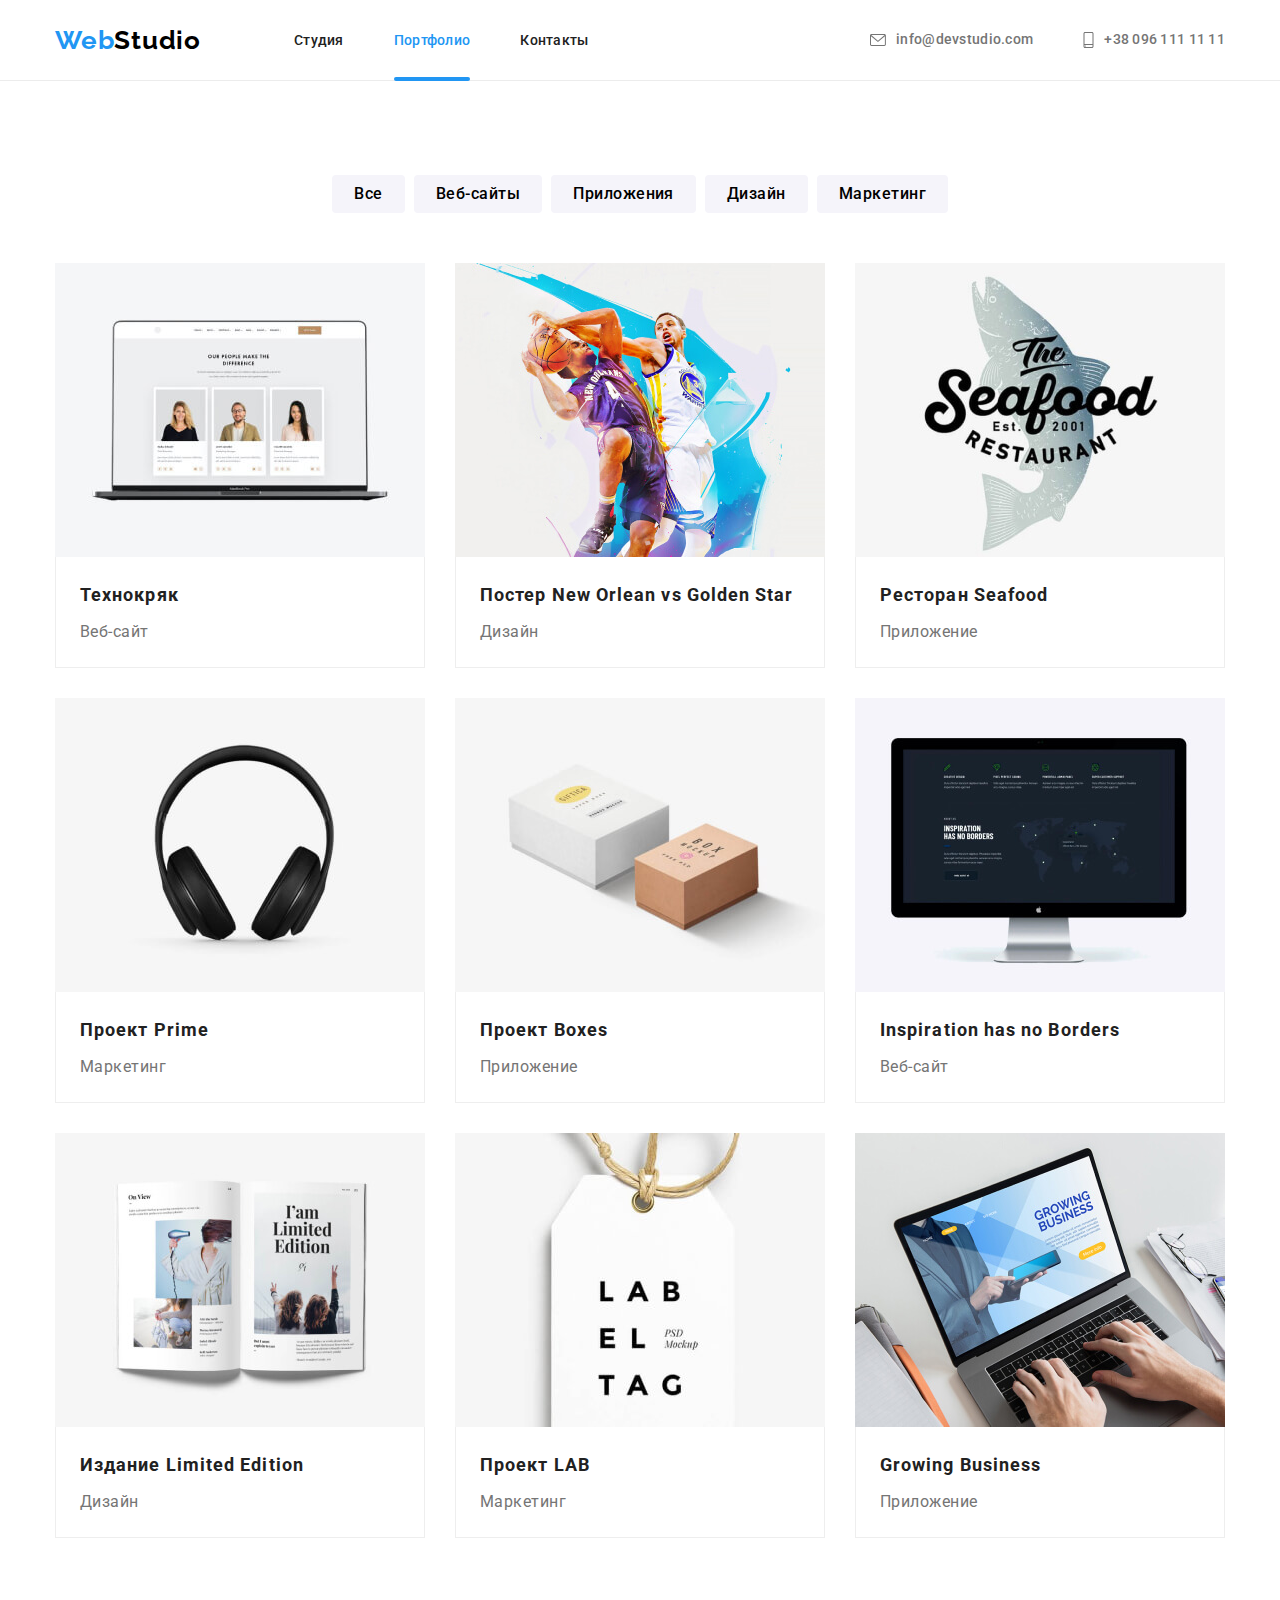
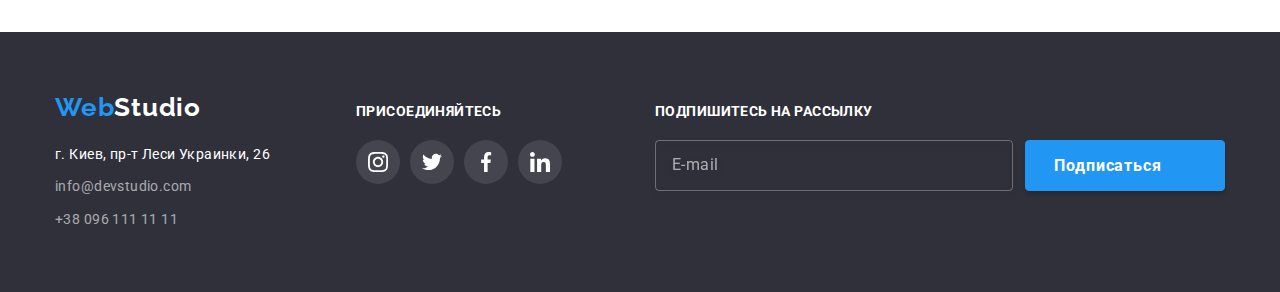
==== commit 78974d8d: "finished hw-7" ====
--- a/portfolio.html
+++ b/portfolio.html
@@ -67,7 +67,7 @@
                     </div>
                      <div class="cards-wrapper">
                         <h2 class="portfolio-projects__title">Технокряк</h2>
-                        <p class="portfolio-projects__decription">Веб-сайт</p>
+                        <p class="portfolio-projects__description">Веб-сайт</p>
                     </div>
                 </a>
              </li>
@@ -79,7 +79,7 @@
                     </div>
                      <div class="cards-wrapper">
                         <h2 class="portfolio-projects__title">Постер New Orlean vs Golden Star</h2>
-                        <p class="portfolio-projects__decription">Дизайн</p>
+                        <p class="portfolio-projects__description">Дизайн</p>
                     </div>
                 </a>
              </li>
@@ -91,7 +91,7 @@
                     </div>
                      <div class="cards-wrapper">
                         <h2 class="portfolio-projects__title">Ресторан Seafood</h2>
-                        <p class="portfolio-projects__decription">Приложение</p>
+                        <p class="portfolio-projects__description">Приложение</p>
                     </div>
                  </a>
              </li>
@@ -103,7 +103,7 @@
                     </div>
                      <div class="cards-wrapper">
                         <h2 class="portfolio-projects__title">Проект Prime</h2>
-                        <p class="portfolio-projects__decription">Маркетинг</p>
+                        <p class="portfolio-projects__description">Маркетинг</p>
                     </div>
                 </a>
              </li>
@@ -115,7 +115,7 @@
                     </div>
                     <div class="cards-wrapper">
                         <h2 class="portfolio-projects__title">Проект Boxes</h2>
-                        <p class="portfolio-projects__decription">Приложение</p>
+                        <p class="portfolio-projects__description">Приложение</p>
                      </div>
                 </a>
              </li>
@@ -127,7 +127,7 @@
                     </div>
                      <div class="cards-wrapper">
                         <h2 class="portfolio-projects__title">Inspiration has no Borders</h2>
-                        <p class="portfolio-projects__decription">Веб-сайт</p>
+                        <p class="portfolio-projects__description">Веб-сайт</p>
                     </div>
                 </a>
              </li>
@@ -139,7 +139,7 @@
                     </div>
                      <div class="cards-wrapper">
                         <h2 class="portfolio-projects__title">Издание Limited Edition</h2>
-                        <p class="portfolio-projects__decription">Дизайн</p>
+                        <p class="portfolio-projects__description">Дизайн</p>
                     </div>
                 </a>
              </li>
@@ -151,7 +151,7 @@
                     </div>
                      <div class="cards-wrapper">
                         <h2 class="portfolio-projects__title">Проект LAB</h2>
-                        <p class="portfolio-projects__decription">Маркетинг</p>
+                        <p class="portfolio-projects__description">Маркетинг</p>
                     </div>
                     </a>
              </li>
@@ -163,7 +163,7 @@
                     </div>
                      <div class="cards-wrapper">
                         <h2 class="portfolio-projects__title">Growing Business</h2>
-                        <p class="portfolio-projects__decription">Приложение</p>
+                        <p class="portfolio-projects__description">Приложение</p>
                     </div>
                  </a>
              </li>
--- a/css/portfolio.min.css
+++ b/css/portfolio.min.css
@@ -1,2 +1,2 @@
-:root{--primary-text-color: #212121;--secondary-text-color: #757575;--accent-text-color: #2196f3;--reserve-text-color: #ffffff;--primary-font-family: 'Roboto', sans-serif;--secondary-font-family: 'Raleway', sans-serif;--card-set-gap: 30px;--timing-fn: 250ms cubic-bezier(0.4, 0, 0.2, 1)}.visually-hidden{position:absolute;width:1px;height:1px;margin:-1px;border:0;padding:0;white-space:nowrap;-webkit-clip-path:inset(100%);clip-path:inset(100%);clip:rect(0 0 0 0);overflow:hidden}html{-webkit-box-sizing:border-box;box-sizing:border-box}*,*::before,*::after{-webkit-box-sizing:inherit;box-sizing:inherit}body{font-family:var(--primary-font-family)}ul{list-style:none;padding:0;margin:0}h1,h2,h3,h4,h5,h6,p{margin:0}a{text-decoration:none}address{font-style:normal}img{display:block;max-width:100%;height:auto}textarea{resize:none}.container{width:1200px;padding:0 15px;margin:0 auto}.section{padding-top:94px;padding-bottom:94px}.logo{font-family:var(--secondary-font-family);color:#000000;font-weight:700;font-size:26px;line-height:1.19;letter-spacing:0.03em}.logo--accent{color:var(--accent-text-color)}.logo--inverse{color:var(--reserve-text-color)}.header{border-bottom:1px solid #ececec}.header .container{display:-webkit-box;display:-ms-flexbox;display:flex;-webkit-box-align:center;-ms-flex-align:center;align-items:center}.site-nav{display:-webkit-box;display:-ms-flexbox;display:flex;-webkit-box-align:center;-ms-flex-align:center;align-items:center}.site-nav__list{display:-webkit-box;display:-ms-flexbox;display:flex;-webkit-box-align:center;-ms-flex-align:center;align-items:center;margin-left:93px}.site-nav__item:not(:last-child),.contacts__item:not(:last-child){margin-right:50px}.contacts{display:-webkit-box;display:-ms-flexbox;display:flex;-webkit-box-align:center;-ms-flex-align:center;align-items:center;margin-left:auto}.logo{font-family:var(--secondary-font-family);color:#000000;font-weight:700;font-size:26px;line-height:1.19;letter-spacing:0.03em}.logo--accent{color:var(--accent-text-color)}.site-nav__link{color:var(--primary-text-color)}.site-nav__link,.contacts__link{position:relative;padding-top:32px;padding-bottom:32px;font-weight:500;font-size:14px;line-height:1.14;letter-spacing:0.02em;-webkit-transition:color var(--timing-fn);transition:color var(--timing-fn)}.site-nav__link:hover,.site-nav__link:focus,.contacts__link:hover,.contacts__link:focus{color:var(--accent-text-color)}.current{color:var(--accent-text-color)}.current::after{content:'';position:absolute;left:0;bottom:0;display:block;width:100%;height:4px;background-color:var(--accent-text-color);border-radius:2px;-webkit-transform:translateY(25%);transform:translateY(25%)}.contacts__link{display:-webkit-box;display:-ms-flexbox;display:flex;-webkit-box-align:center;-ms-flex-align:center;align-items:center;color:var(--secondary-text-color)}.contacts__item{display:-webkit-box;display:-ms-flexbox;display:flex;-webkit-box-align:center;-ms-flex-align:center;align-items:center}.contacts__icon{margin-right:10px;fill:currentColor}.footer{padding-top:60px;padding-bottom:60px;background:#2f303a}.footer .container{display:-webkit-box;display:-ms-flexbox;display:flex;justify-self:start;-webkit-box-align:baseline;-ms-flex-align:baseline;align-items:baseline}.footer__wrap{width:231px}.footer-address__list{margin-top:20px}.footer-address__item:not(:last-child){margin-bottom:9px}.footer-address__link{font-size:14px;line-height:1.71;letter-spacing:0.03em;color:rgba(255,255,255,0.6)}.footer-address__link.map{color:var(--reserve-text-color)}.footer__social{margin-left:70px}.footer-social__title,.subscription__title{display:inline-block;margin-bottom:20px;font-weight:700;font-size:14px;line-height:1.14;letter-spacing:0.03em;text-transform:uppercase;color:var(--reserve-text-color)}.footer-social__list{display:-webkit-box;display:-ms-flexbox;display:flex;-webkit-box-pack:justify;-ms-flex-pack:justify;justify-content:space-between;width:206px}.footer-social__link{display:-webkit-box;display:-ms-flexbox;display:flex;-webkit-box-pack:center;-ms-flex-pack:center;justify-content:center;-webkit-box-align:center;-ms-flex-align:center;align-items:center;width:44px;height:44px;border-radius:50%;background-color:rgba(255,255,255,0.1);color:var(--reserve-text-color);-webkit-transition:background-color var(--timing-fn);transition:background-color var(--timing-fn)}.footer-social__link:hover,.footer-social__link:focus{background-color:var(--accent-text-color)}.footer-social__logo{fill:currentColor}.subscription{display:block;margin-left:93px;width:570px}.subscription__btn{display:-webkit-box;display:-ms-flexbox;display:flex;-webkit-box-pack:center;-ms-flex-pack:center;justify-content:center;-webkit-box-align:center;-ms-flex-align:center;align-items:center;margin-left:12px}.subscription-btn__icon{margin-left:10px;fill:currentColor}.subscription__wrap{display:-webkit-box;display:-ms-flexbox;display:flex}.subscription__input{padding:15px 16px;min-width:358px;min-height:50px;border:1px solid rgba(255,255,255,0.3);-webkit-filter:drop-shadow(0px 4px 4px rgba(0,0,0,0.15));filter:drop-shadow(0px 4px 4px rgba(0,0,0,0.15));border-radius:4px;background-color:transparent;color:#ffffff;-webkit-transition:outline var(--timing-fn);transition:outline var(--timing-fn)}.subscription__input:focus{outline:1px solid var(--accent-text-color)}.subscription__input::-webkit-input-placeholder{font-size:16px;line-height:1.25;letter-spacing:0.03em;color:rgba(255,255,255,0.6)}.subscription__input:-ms-input-placeholder{font-size:16px;line-height:1.25;letter-spacing:0.03em;color:rgba(255,255,255,0.6)}.subscription__input::-ms-input-placeholder{font-size:16px;line-height:1.25;letter-spacing:0.03em;color:rgba(255,255,255,0.6)}.subscription__input::placeholder{font-size:16px;line-height:1.25;letter-spacing:0.03em;color:rgba(255,255,255,0.6)}.portfolio__filter{display:-webkit-box;display:-ms-flexbox;display:flex;-webkit-box-pack:center;-ms-flex-pack:center;justify-content:center;margin-bottom:50px}.portfolio-filter__item:not(:last-child){margin-right:9px}.portfolio-filter__btn{min-width:73px;padding:6px 22px;border:none;cursor:pointer;background:#f5f4fa;border-radius:4px;font-family:var(--primary-font-family);font-weight:500;font-size:16px;line-height:1.62;text-align:center;letter-spacing:0.03em;outline:none}.portfolio-filter__btn:hover,.portfolio-filter__btn:focus{background-color:var(--accent-text-color);color:var(--reserve-text-color);-webkit-box-shadow:0px 3px 1px rgba(0,0,0,0.1),0px 1px 2px rgba(0,0,0,0.08),0px 2px 2px rgba(0,0,0,0.12);box-shadow:0px 3px 1px rgba(0,0,0,0.1),0px 1px 2px rgba(0,0,0,0.08),0px 2px 2px rgba(0,0,0,0.12)}.portfolio__projects{display:-webkit-box;display:-ms-flexbox;display:flex;-ms-flex-wrap:wrap;flex-wrap:wrap;margin-left:calc(-1 * var(--card-set-gap));margin-top:calc(-1 * var(--card-set-gap))}.portfolio-projects__item{-ms-flex-preferred-size:calc(100% / 3 - var(--card-set-gap));flex-basis:calc(100% / 3 - var(--card-set-gap));margin-left:var(--card-set-gap);margin-top:var(--card-set-gap)}.portfolio-projects__link{display:block;outline:none;-webkit-transition:-webkit-box-shadow var(--timing-fn);transition:-webkit-box-shadow var(--timing-fn);transition:box-shadow var(--timing-fn);transition:box-shadow var(--timing-fn), -webkit-box-shadow var(--timing-fn)}.portfolio-projects__link:hover,.portfolio-projects__link:focus{-webkit-box-shadow:0px 1px 1px rgba(0,0,0,0.12),0px 4px 4px rgba(0,0,0,0.06),1px 4px 6px rgba(0,0,0,0.16);box-shadow:0px 1px 1px rgba(0,0,0,0.12),0px 4px 4px rgba(0,0,0,0.06),1px 4px 6px rgba(0,0,0,0.16)}.portfolio-projects__title{margin-bottom:4px;font-weight:700;font-size:18px;line-height:2;letter-spacing:0.06em;color:var(--primary-text-color)}.portfolio-projects__decription{font-size:16px;line-height:1.87;letter-spacing:0.03em;color:var(--secondary-text-color)}.cards-wrapper{padding:20px 24px;border-right:1px solid #eeeeee;border-bottom:1px solid #eeeeee;border-left:1px solid #eeeeee}.thumb{position:relative;overflow:hidden}.overlay{position:absolute;left:0;bottom:0;padding:63px 24px;width:100%;height:100%;background-color:rgba(33,150,243,0.9);color:var(--reserve-text-color);font-size:18px;line-height:1.56;letter-spacing:0.03em;-webkit-transform:translateY(100%);transform:translateY(100%);-webkit-transition:all var(--timing-fn);transition:all var(--timing-fn)}.portfolio-projects__link:hover .overlay,.portfolio-projects__link:focus .overlay{-webkit-transform:translateY(0);transform:translateY(0)}
+:root{--primary-text-color: #212121;--secondary-text-color: #757575;--accent-text-color: #2196f3;--reserve-text-color: #ffffff;--primary-font-family: 'Roboto', sans-serif;--secondary-font-family: 'Raleway', sans-serif;--card-set-gap: 30px;--timing-fn: 250ms cubic-bezier(0.4, 0, 0.2, 1)}.visually-hidden{position:absolute;width:1px;height:1px;margin:-1px;border:0;padding:0;white-space:nowrap;-webkit-clip-path:inset(100%);clip-path:inset(100%);clip:rect(0 0 0 0);overflow:hidden}html{-webkit-box-sizing:border-box;box-sizing:border-box}*,*::before,*::after{-webkit-box-sizing:inherit;box-sizing:inherit}body{font-family:var(--primary-font-family)}ul{list-style:none;padding:0;margin:0}h1,h2,h3,h4,h5,h6,p{margin:0}a{text-decoration:none}address{font-style:normal}img{display:block;max-width:100%;height:auto}textarea{resize:none}.container{width:1200px;padding:0 15px;margin:0 auto}.section{padding-top:94px;padding-bottom:94px}.logo{font-family:var(--secondary-font-family);color:#000000;font-weight:700;font-size:26px;line-height:1.19;letter-spacing:0.03em}.logo--accent{color:var(--accent-text-color)}.logo--inverse{color:var(--reserve-text-color)}.header{border-bottom:1px solid #ececec}.header .container{display:-webkit-box;display:-ms-flexbox;display:flex;-webkit-box-align:center;-ms-flex-align:center;align-items:center}.site-nav{display:-webkit-box;display:-ms-flexbox;display:flex;-webkit-box-align:center;-ms-flex-align:center;align-items:center}.site-nav__list{display:-webkit-box;display:-ms-flexbox;display:flex;-webkit-box-align:center;-ms-flex-align:center;align-items:center;margin-left:93px}.site-nav__item:not(:last-child),.contacts__item:not(:last-child){margin-right:50px}.contacts{display:-webkit-box;display:-ms-flexbox;display:flex;-webkit-box-align:center;-ms-flex-align:center;align-items:center;margin-left:auto}.site-nav__link{color:var(--primary-text-color)}.site-nav__link,.contacts__link{position:relative;padding-top:32px;padding-bottom:32px;font-weight:500;font-size:14px;line-height:1.14;letter-spacing:0.02em;-webkit-transition:color var(--timing-fn);transition:color var(--timing-fn)}.site-nav__link:hover,.site-nav__link:focus,.contacts__link:hover,.contacts__link:focus{color:var(--accent-text-color)}.current{color:var(--accent-text-color)}.current::after{content:'';position:absolute;left:0;bottom:0;display:block;width:100%;height:4px;background-color:var(--accent-text-color);border-radius:2px;-webkit-transform:translateY(25%);transform:translateY(25%)}.contacts__link{display:-webkit-box;display:-ms-flexbox;display:flex;-webkit-box-align:center;-ms-flex-align:center;align-items:center;color:var(--secondary-text-color)}.contacts__item{display:-webkit-box;display:-ms-flexbox;display:flex;-webkit-box-align:center;-ms-flex-align:center;align-items:center}.contacts__icon{margin-right:10px;fill:currentColor}.footer{padding-top:60px;padding-bottom:60px;background:#2f303a}.footer .container{display:-webkit-box;display:-ms-flexbox;display:flex;justify-self:start;-webkit-box-align:baseline;-ms-flex-align:baseline;align-items:baseline}.footer__wrap{width:231px}.footer-address__list{margin-top:20px}.footer-address__item:not(:last-child){margin-bottom:9px}.footer-address__link{font-size:14px;line-height:1.71;letter-spacing:0.03em;color:rgba(255,255,255,0.6)}.footer-address__link.map{color:var(--reserve-text-color)}.footer__social{margin-left:70px}.footer-social__title,.subscription__title{display:inline-block;margin-bottom:20px;font-weight:700;font-size:14px;line-height:1.14;letter-spacing:0.03em;text-transform:uppercase;color:var(--reserve-text-color)}.footer-social__list{display:-webkit-box;display:-ms-flexbox;display:flex;-webkit-box-pack:justify;-ms-flex-pack:justify;justify-content:space-between;width:206px}.footer-social__link{display:-webkit-box;display:-ms-flexbox;display:flex;-webkit-box-pack:center;-ms-flex-pack:center;justify-content:center;-webkit-box-align:center;-ms-flex-align:center;align-items:center;width:44px;height:44px;border-radius:50%;background-color:rgba(255,255,255,0.1);color:var(--reserve-text-color);-webkit-transition:background-color var(--timing-fn);transition:background-color var(--timing-fn)}.footer-social__link:hover,.footer-social__link:focus{background-color:var(--accent-text-color)}.footer-social__logo{fill:currentColor}.subscription{display:block;margin-left:93px;width:570px}.subscription-btn__icon{margin-left:10px;fill:currentColor}.subscription__wrap{display:-webkit-box;display:-ms-flexbox;display:flex}.subscription__input{margin-right:12px;padding:15px 16px;min-width:358px;min-height:50px;border:1px solid rgba(255,255,255,0.3);-webkit-filter:drop-shadow(0px 4px 4px rgba(0,0,0,0.15));filter:drop-shadow(0px 4px 4px rgba(0,0,0,0.15));border-radius:4px;background-color:transparent;color:#ffffff;-webkit-transition:outline var(--timing-fn);transition:outline var(--timing-fn)}.subscription__input:focus{outline:1px solid var(--accent-text-color)}.subscription__input::-webkit-input-placeholder{font-size:16px;line-height:1.25;letter-spacing:0.03em;color:rgba(255,255,255,0.6)}.subscription__input:-ms-input-placeholder{font-size:16px;line-height:1.25;letter-spacing:0.03em;color:rgba(255,255,255,0.6)}.subscription__input::-ms-input-placeholder{font-size:16px;line-height:1.25;letter-spacing:0.03em;color:rgba(255,255,255,0.6)}.subscription__input::placeholder{font-size:16px;line-height:1.25;letter-spacing:0.03em;color:rgba(255,255,255,0.6)}.hero__btn,.subscription__btn,.modal-form__btn{display:-webkit-box;display:-ms-flexbox;display:flex;-webkit-box-pack:center;-ms-flex-pack:center;justify-content:center;-webkit-box-align:center;-ms-flex-align:center;align-items:center;margin:0 auto;padding:10px 0;min-width:200px;min-height:50px;border-radius:4px;border:1px solid var(--accent-text-color);cursor:pointer;font-weight:700;font-size:16px;line-height:1.87;letter-spacing:0.06em;color:var(--reserve-text-color);background-color:var(--accent-text-color);-webkit-box-shadow:0px 4px 4px rgba(0,0,0,0.15);box-shadow:0px 4px 4px rgba(0,0,0,0.15)}.modal__btn-close{position:absolute;top:8px;right:8px;display:-webkit-box;display:-ms-flexbox;display:flex;-webkit-box-pack:center;-ms-flex-pack:center;justify-content:center;-webkit-box-align:center;-ms-flex-align:center;align-items:center;cursor:pointer;width:30px;height:30px;border:1px solid rgba(0,0,0,0.1);border-radius:50%;background:#ffffff;fill:212121;-webkit-transition:fill var(--timing-fn);transition:fill var(--timing-fn)}.modal__btn-close:hover,.modal__btn-close:focus{fill:var(--accent-text-color)}.portfolio__filter{display:-webkit-box;display:-ms-flexbox;display:flex;-webkit-box-pack:center;-ms-flex-pack:center;justify-content:center;margin-bottom:50px}.portfolio-filter__item:not(:last-child){margin-right:9px}.portfolio-filter__btn{min-width:73px;padding:6px 22px;border:none;cursor:pointer;background:#f5f4fa;border-radius:4px;font-family:var(--primary-font-family);font-weight:500;font-size:16px;line-height:1.62;text-align:center;letter-spacing:0.03em;outline:none}.portfolio-filter__btn:hover,.portfolio-filter__btn:focus{background-color:var(--accent-text-color);color:var(--reserve-text-color);-webkit-box-shadow:0px 3px 1px rgba(0,0,0,0.1),0px 1px 2px rgba(0,0,0,0.08),0px 2px 2px rgba(0,0,0,0.12);box-shadow:0px 3px 1px rgba(0,0,0,0.1),0px 1px 2px rgba(0,0,0,0.08),0px 2px 2px rgba(0,0,0,0.12)}.portfolio__projects{display:-webkit-box;display:-ms-flexbox;display:flex;-ms-flex-wrap:wrap;flex-wrap:wrap;margin-left:calc(-1 * var(--card-set-gap));margin-top:calc(-1 * var(--card-set-gap))}.portfolio-projects__item{-ms-flex-preferred-size:calc(100% / 3 - var(--card-set-gap));flex-basis:calc(100% / 3 - var(--card-set-gap));margin-left:var(--card-set-gap);margin-top:var(--card-set-gap)}.portfolio-projects__link{display:block;outline:none;-webkit-transition:-webkit-box-shadow var(--timing-fn);transition:-webkit-box-shadow var(--timing-fn);transition:box-shadow var(--timing-fn);transition:box-shadow var(--timing-fn), -webkit-box-shadow var(--timing-fn)}.portfolio-projects__link:hover,.portfolio-projects__link:focus{-webkit-box-shadow:0px 1px 1px rgba(0,0,0,0.12),0px 4px 4px rgba(0,0,0,0.06),1px 4px 6px rgba(0,0,0,0.16);box-shadow:0px 1px 1px rgba(0,0,0,0.12),0px 4px 4px rgba(0,0,0,0.06),1px 4px 6px rgba(0,0,0,0.16)}.portfolio-projects__title{margin-bottom:4px;font-weight:700;font-size:18px;line-height:2;letter-spacing:0.06em;color:var(--primary-text-color)}.portfolio-projects__description{font-size:16px;line-height:1.87;letter-spacing:0.03em;color:var(--secondary-text-color)}.cards-wrapper{padding:20px 24px;border-right:1px solid #eeeeee;border-bottom:1px solid #eeeeee;border-left:1px solid #eeeeee}.thumb{position:relative;overflow:hidden}.overlay{position:absolute;left:0;bottom:0;padding:63px 24px;width:100%;height:100%;background-color:rgba(33,150,243,0.9);color:var(--reserve-text-color);font-size:18px;line-height:1.56;letter-spacing:0.03em;-webkit-transform:translateY(100%);transform:translateY(100%);-webkit-transition:all var(--timing-fn);transition:all var(--timing-fn)}.portfolio-projects__link:hover .overlay,.portfolio-projects__link:focus .overlay{-webkit-transform:translateY(0);transform:translateY(0)}
 /*# sourceMappingURL=portfolio.min.css.map */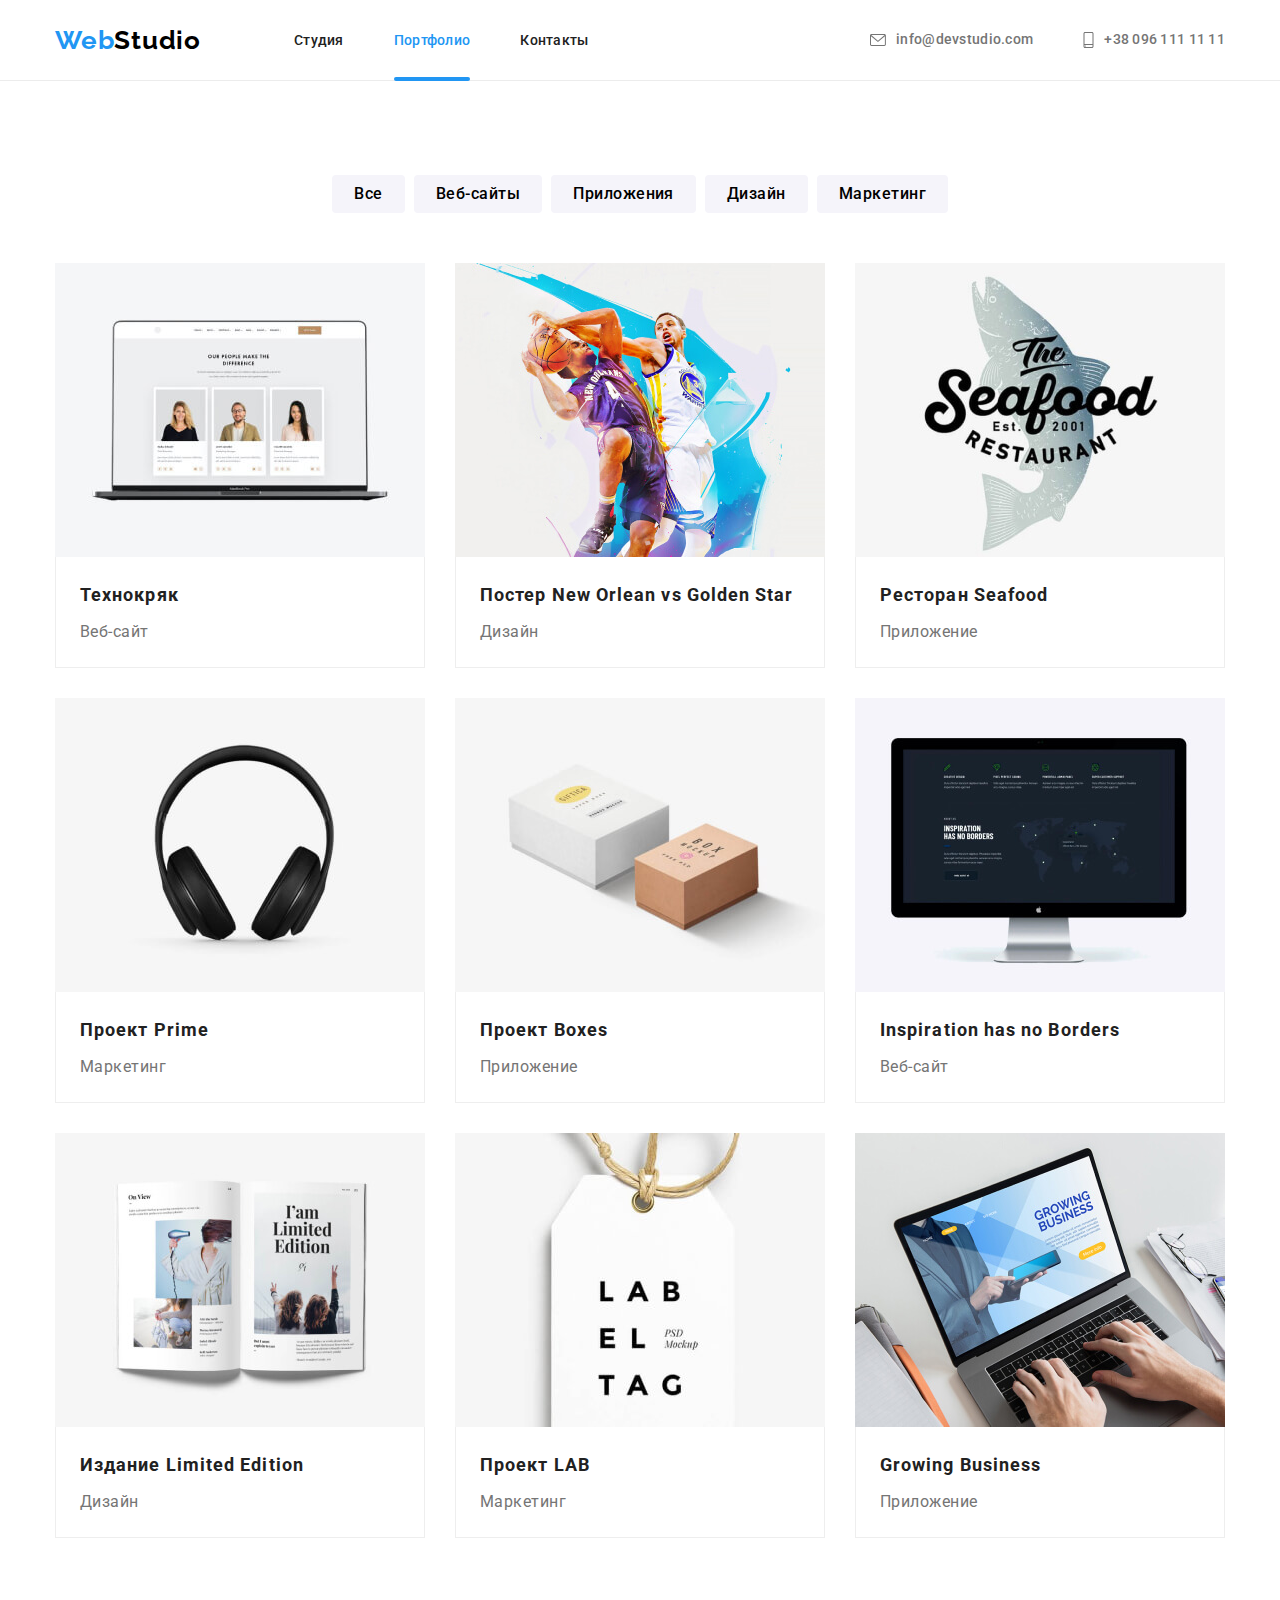
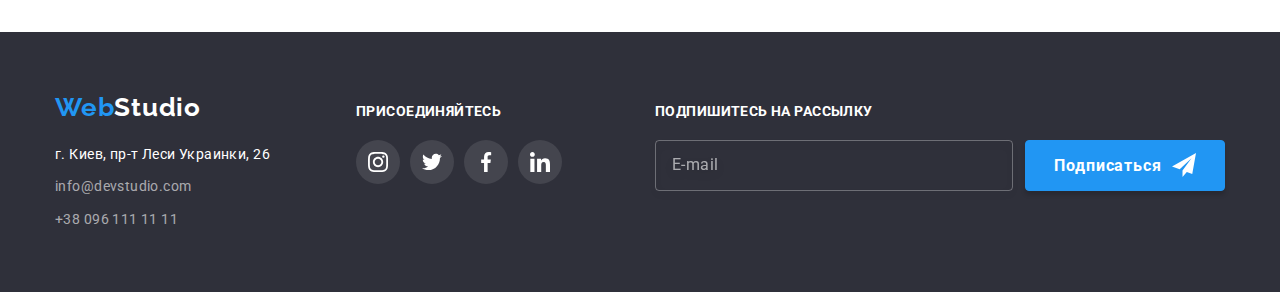
==== commit e72c3907: "added btn + title" ====
--- a/portfolio.html
+++ b/portfolio.html
@@ -223,15 +223,16 @@
                     </li>
                 </ul>
             </div>
-             <!-- subscription__wrap -->
+             <!-- subscription -->
              <form class="subscription">
                 <b class="subscription__title">Подпишитесь на рассылку</b>
                 <div class="subscription__wrap">
                     <label for="subs-email"></label>
-                    <input class="subscription__input" id="subs-email" name="subs-email" type="email" placeholder="E-mail" autocomplete="email">
-                    <button class="subscription__btn" type="submit">Подписаться
+                    <input class="subscription__input" id="subs-email" name="subs-email" type="email" placeholder="E-mail"
+                        autocomplete="email">
+                    <button class="main__btn" type="submit">Подписаться
                         <svg class="subscription-btn__icon" width="24px" height="24px">
-                            <use href="./images/sprite.svg#subscription-btn__icon"></use>
+                            <use href="./images/sprite.svg#icon-send"></use>
                         </svg>
                     </button>
                 </div>
--- a/css/portfolio.min.css
+++ b/css/portfolio.min.css
@@ -1,2 +1,2 @@
-:root{--primary-text-color: #212121;--secondary-text-color: #757575;--accent-text-color: #2196f3;--reserve-text-color: #ffffff;--primary-font-family: 'Roboto', sans-serif;--secondary-font-family: 'Raleway', sans-serif;--card-set-gap: 30px;--timing-fn: 250ms cubic-bezier(0.4, 0, 0.2, 1)}.visually-hidden{position:absolute;width:1px;height:1px;margin:-1px;border:0;padding:0;white-space:nowrap;-webkit-clip-path:inset(100%);clip-path:inset(100%);clip:rect(0 0 0 0);overflow:hidden}html{-webkit-box-sizing:border-box;box-sizing:border-box}*,*::before,*::after{-webkit-box-sizing:inherit;box-sizing:inherit}body{font-family:var(--primary-font-family)}ul{list-style:none;padding:0;margin:0}h1,h2,h3,h4,h5,h6,p{margin:0}a{text-decoration:none}address{font-style:normal}img{display:block;max-width:100%;height:auto}textarea{resize:none}.container{width:1200px;padding:0 15px;margin:0 auto}.section{padding-top:94px;padding-bottom:94px}.logo{font-family:var(--secondary-font-family);color:#000000;font-weight:700;font-size:26px;line-height:1.19;letter-spacing:0.03em}.logo--accent{color:var(--accent-text-color)}.logo--inverse{color:var(--reserve-text-color)}.header{border-bottom:1px solid #ececec}.header .container{display:-webkit-box;display:-ms-flexbox;display:flex;-webkit-box-align:center;-ms-flex-align:center;align-items:center}.site-nav{display:-webkit-box;display:-ms-flexbox;display:flex;-webkit-box-align:center;-ms-flex-align:center;align-items:center}.site-nav__list{display:-webkit-box;display:-ms-flexbox;display:flex;-webkit-box-align:center;-ms-flex-align:center;align-items:center;margin-left:93px}.site-nav__item:not(:last-child),.contacts__item:not(:last-child){margin-right:50px}.contacts{display:-webkit-box;display:-ms-flexbox;display:flex;-webkit-box-align:center;-ms-flex-align:center;align-items:center;margin-left:auto}.site-nav__link{color:var(--primary-text-color)}.site-nav__link,.contacts__link{position:relative;padding-top:32px;padding-bottom:32px;font-weight:500;font-size:14px;line-height:1.14;letter-spacing:0.02em;-webkit-transition:color var(--timing-fn);transition:color var(--timing-fn)}.site-nav__link:hover,.site-nav__link:focus,.contacts__link:hover,.contacts__link:focus{color:var(--accent-text-color)}.current{color:var(--accent-text-color)}.current::after{content:'';position:absolute;left:0;bottom:0;display:block;width:100%;height:4px;background-color:var(--accent-text-color);border-radius:2px;-webkit-transform:translateY(25%);transform:translateY(25%)}.contacts__link{display:-webkit-box;display:-ms-flexbox;display:flex;-webkit-box-align:center;-ms-flex-align:center;align-items:center;color:var(--secondary-text-color)}.contacts__item{display:-webkit-box;display:-ms-flexbox;display:flex;-webkit-box-align:center;-ms-flex-align:center;align-items:center}.contacts__icon{margin-right:10px;fill:currentColor}.footer{padding-top:60px;padding-bottom:60px;background:#2f303a}.footer .container{display:-webkit-box;display:-ms-flexbox;display:flex;justify-self:start;-webkit-box-align:baseline;-ms-flex-align:baseline;align-items:baseline}.footer__wrap{width:231px}.footer-address__list{margin-top:20px}.footer-address__item:not(:last-child){margin-bottom:9px}.footer-address__link{font-size:14px;line-height:1.71;letter-spacing:0.03em;color:rgba(255,255,255,0.6)}.footer-address__link.map{color:var(--reserve-text-color)}.footer__social{margin-left:70px}.footer-social__title,.subscription__title{display:inline-block;margin-bottom:20px;font-weight:700;font-size:14px;line-height:1.14;letter-spacing:0.03em;text-transform:uppercase;color:var(--reserve-text-color)}.footer-social__list{display:-webkit-box;display:-ms-flexbox;display:flex;-webkit-box-pack:justify;-ms-flex-pack:justify;justify-content:space-between;width:206px}.footer-social__link{display:-webkit-box;display:-ms-flexbox;display:flex;-webkit-box-pack:center;-ms-flex-pack:center;justify-content:center;-webkit-box-align:center;-ms-flex-align:center;align-items:center;width:44px;height:44px;border-radius:50%;background-color:rgba(255,255,255,0.1);color:var(--reserve-text-color);-webkit-transition:background-color var(--timing-fn);transition:background-color var(--timing-fn)}.footer-social__link:hover,.footer-social__link:focus{background-color:var(--accent-text-color)}.footer-social__logo{fill:currentColor}.subscription{display:block;margin-left:93px;width:570px}.subscription-btn__icon{margin-left:10px;fill:currentColor}.subscription__wrap{display:-webkit-box;display:-ms-flexbox;display:flex}.subscription__input{margin-right:12px;padding:15px 16px;min-width:358px;min-height:50px;border:1px solid rgba(255,255,255,0.3);-webkit-filter:drop-shadow(0px 4px 4px rgba(0,0,0,0.15));filter:drop-shadow(0px 4px 4px rgba(0,0,0,0.15));border-radius:4px;background-color:transparent;color:#ffffff;-webkit-transition:outline var(--timing-fn);transition:outline var(--timing-fn)}.subscription__input:focus{outline:1px solid var(--accent-text-color)}.subscription__input::-webkit-input-placeholder{font-size:16px;line-height:1.25;letter-spacing:0.03em;color:rgba(255,255,255,0.6)}.subscription__input:-ms-input-placeholder{font-size:16px;line-height:1.25;letter-spacing:0.03em;color:rgba(255,255,255,0.6)}.subscription__input::-ms-input-placeholder{font-size:16px;line-height:1.25;letter-spacing:0.03em;color:rgba(255,255,255,0.6)}.subscription__input::placeholder{font-size:16px;line-height:1.25;letter-spacing:0.03em;color:rgba(255,255,255,0.6)}.hero__btn,.subscription__btn,.modal-form__btn{display:-webkit-box;display:-ms-flexbox;display:flex;-webkit-box-pack:center;-ms-flex-pack:center;justify-content:center;-webkit-box-align:center;-ms-flex-align:center;align-items:center;margin:0 auto;padding:10px 0;min-width:200px;min-height:50px;border-radius:4px;border:1px solid var(--accent-text-color);cursor:pointer;font-weight:700;font-size:16px;line-height:1.87;letter-spacing:0.06em;color:var(--reserve-text-color);background-color:var(--accent-text-color);-webkit-box-shadow:0px 4px 4px rgba(0,0,0,0.15);box-shadow:0px 4px 4px rgba(0,0,0,0.15)}.modal__btn-close{position:absolute;top:8px;right:8px;display:-webkit-box;display:-ms-flexbox;display:flex;-webkit-box-pack:center;-ms-flex-pack:center;justify-content:center;-webkit-box-align:center;-ms-flex-align:center;align-items:center;cursor:pointer;width:30px;height:30px;border:1px solid rgba(0,0,0,0.1);border-radius:50%;background:#ffffff;fill:212121;-webkit-transition:fill var(--timing-fn);transition:fill var(--timing-fn)}.modal__btn-close:hover,.modal__btn-close:focus{fill:var(--accent-text-color)}.portfolio__filter{display:-webkit-box;display:-ms-flexbox;display:flex;-webkit-box-pack:center;-ms-flex-pack:center;justify-content:center;margin-bottom:50px}.portfolio-filter__item:not(:last-child){margin-right:9px}.portfolio-filter__btn{min-width:73px;padding:6px 22px;border:none;cursor:pointer;background:#f5f4fa;border-radius:4px;font-family:var(--primary-font-family);font-weight:500;font-size:16px;line-height:1.62;text-align:center;letter-spacing:0.03em;outline:none}.portfolio-filter__btn:hover,.portfolio-filter__btn:focus{background-color:var(--accent-text-color);color:var(--reserve-text-color);-webkit-box-shadow:0px 3px 1px rgba(0,0,0,0.1),0px 1px 2px rgba(0,0,0,0.08),0px 2px 2px rgba(0,0,0,0.12);box-shadow:0px 3px 1px rgba(0,0,0,0.1),0px 1px 2px rgba(0,0,0,0.08),0px 2px 2px rgba(0,0,0,0.12)}.portfolio__projects{display:-webkit-box;display:-ms-flexbox;display:flex;-ms-flex-wrap:wrap;flex-wrap:wrap;margin-left:calc(-1 * var(--card-set-gap));margin-top:calc(-1 * var(--card-set-gap))}.portfolio-projects__item{-ms-flex-preferred-size:calc(100% / 3 - var(--card-set-gap));flex-basis:calc(100% / 3 - var(--card-set-gap));margin-left:var(--card-set-gap);margin-top:var(--card-set-gap)}.portfolio-projects__link{display:block;outline:none;-webkit-transition:-webkit-box-shadow var(--timing-fn);transition:-webkit-box-shadow var(--timing-fn);transition:box-shadow var(--timing-fn);transition:box-shadow var(--timing-fn), -webkit-box-shadow var(--timing-fn)}.portfolio-projects__link:hover,.portfolio-projects__link:focus{-webkit-box-shadow:0px 1px 1px rgba(0,0,0,0.12),0px 4px 4px rgba(0,0,0,0.06),1px 4px 6px rgba(0,0,0,0.16);box-shadow:0px 1px 1px rgba(0,0,0,0.12),0px 4px 4px rgba(0,0,0,0.06),1px 4px 6px rgba(0,0,0,0.16)}.portfolio-projects__title{margin-bottom:4px;font-weight:700;font-size:18px;line-height:2;letter-spacing:0.06em;color:var(--primary-text-color)}.portfolio-projects__description{font-size:16px;line-height:1.87;letter-spacing:0.03em;color:var(--secondary-text-color)}.cards-wrapper{padding:20px 24px;border-right:1px solid #eeeeee;border-bottom:1px solid #eeeeee;border-left:1px solid #eeeeee}.thumb{position:relative;overflow:hidden}.overlay{position:absolute;left:0;bottom:0;padding:63px 24px;width:100%;height:100%;background-color:rgba(33,150,243,0.9);color:var(--reserve-text-color);font-size:18px;line-height:1.56;letter-spacing:0.03em;-webkit-transform:translateY(100%);transform:translateY(100%);-webkit-transition:all var(--timing-fn);transition:all var(--timing-fn)}.portfolio-projects__link:hover .overlay,.portfolio-projects__link:focus .overlay{-webkit-transform:translateY(0);transform:translateY(0)}
+:root{--primary-text-color: #212121;--secondary-text-color: #757575;--accent-text-color: #2196f3;--reserve-text-color: #ffffff;--primary-font-family: 'Roboto', sans-serif;--secondary-font-family: 'Raleway', sans-serif;--card-set-gap: 30px;--timing-fn: 250ms cubic-bezier(0.4, 0, 0.2, 1)}.visually-hidden{position:absolute;width:1px;height:1px;margin:-1px;border:0;padding:0;white-space:nowrap;-webkit-clip-path:inset(100%);clip-path:inset(100%);clip:rect(0 0 0 0);overflow:hidden}html{-webkit-box-sizing:border-box;box-sizing:border-box}*,*::before,*::after{-webkit-box-sizing:inherit;box-sizing:inherit}body{font-family:var(--primary-font-family)}ul{list-style:none;padding:0;margin:0}h1,h2,h3,h4,h5,h6,p{margin:0}a{text-decoration:none}address{font-style:normal}img{display:block;max-width:100%;height:auto}textarea{resize:none}.container{width:1200px;padding:0 15px;margin:0 auto}.section{padding-top:94px;padding-bottom:94px}.logo{font-family:var(--secondary-font-family);color:#000000;font-weight:700;font-size:26px;line-height:1.19;letter-spacing:0.03em}.logo--accent{color:var(--accent-text-color)}.logo--inverse{color:var(--reserve-text-color)}.main__btn{display:-webkit-box;display:-ms-flexbox;display:flex;-webkit-box-pack:center;-ms-flex-pack:center;justify-content:center;-webkit-box-align:center;-ms-flex-align:center;align-items:center;margin:0 auto;padding:10px 0;min-width:200px;min-height:50px;border-radius:4px;border:1px solid var(--accent-text-color);cursor:pointer;font-weight:700;font-size:16px;line-height:1.87;letter-spacing:0.06em;color:var(--reserve-text-color);background-color:var(--accent-text-color);-webkit-box-shadow:0px 4px 4px rgba(0,0,0,0.15);box-shadow:0px 4px 4px rgba(0,0,0,0.15)}.modal__btn-close{position:absolute;top:8px;right:8px;display:-webkit-box;display:-ms-flexbox;display:flex;-webkit-box-pack:center;-ms-flex-pack:center;justify-content:center;-webkit-box-align:center;-ms-flex-align:center;align-items:center;cursor:pointer;width:30px;height:30px;border:1px solid rgba(0,0,0,0.1);border-radius:50%;background:#ffffff;fill:212121;-webkit-transition:fill var(--timing-fn);transition:fill var(--timing-fn)}.modal__btn-close:hover,.modal__btn-close:focus{fill:var(--accent-text-color)}.header{border-bottom:1px solid #ececec}.header .container{display:-webkit-box;display:-ms-flexbox;display:flex;-webkit-box-align:center;-ms-flex-align:center;align-items:center}.site-nav{display:-webkit-box;display:-ms-flexbox;display:flex;-webkit-box-align:center;-ms-flex-align:center;align-items:center}.site-nav__list{display:-webkit-box;display:-ms-flexbox;display:flex;-webkit-box-align:center;-ms-flex-align:center;align-items:center;margin-left:93px}.site-nav__item:not(:last-child),.contacts__item:not(:last-child){margin-right:50px}.contacts{display:-webkit-box;display:-ms-flexbox;display:flex;-webkit-box-align:center;-ms-flex-align:center;align-items:center;margin-left:auto}.site-nav__link{color:var(--primary-text-color)}.site-nav__link,.contacts__link{position:relative;padding-top:32px;padding-bottom:32px;font-weight:500;font-size:14px;line-height:1.14;letter-spacing:0.02em;-webkit-transition:color var(--timing-fn);transition:color var(--timing-fn)}.site-nav__link:hover,.site-nav__link:focus,.contacts__link:hover,.contacts__link:focus{color:var(--accent-text-color)}.current{color:var(--accent-text-color)}.current::after{content:'';position:absolute;left:0;bottom:0;display:block;width:100%;height:4px;background-color:var(--accent-text-color);border-radius:2px;-webkit-transform:translateY(25%);transform:translateY(25%)}.contacts__link{display:-webkit-box;display:-ms-flexbox;display:flex;-webkit-box-align:center;-ms-flex-align:center;align-items:center;color:var(--secondary-text-color)}.contacts__item{display:-webkit-box;display:-ms-flexbox;display:flex;-webkit-box-align:center;-ms-flex-align:center;align-items:center}.contacts__icon{margin-right:10px;fill:currentColor}.footer{padding-top:60px;padding-bottom:60px;background:#2f303a}.footer .container{display:-webkit-box;display:-ms-flexbox;display:flex;-webkit-box-pack:start;-ms-flex-pack:start;justify-content:start;-webkit-box-align:baseline;-ms-flex-align:baseline;align-items:baseline}.footer__wrap{width:231px}.footer-address__list{margin-top:20px}.footer-address__item:not(:last-child){margin-bottom:9px}.footer-address__link{font-size:14px;line-height:1.71;letter-spacing:0.03em;color:rgba(255,255,255,0.6)}.footer-address__link.map{color:var(--reserve-text-color)}.footer__social{margin-left:70px}.footer-social__title,.subscription__title{display:inline-block;margin-bottom:20px;font-weight:700;font-size:14px;line-height:1.14;letter-spacing:0.03em;text-transform:uppercase;color:var(--reserve-text-color)}.footer-social__list{display:-webkit-box;display:-ms-flexbox;display:flex;-webkit-box-pack:justify;-ms-flex-pack:justify;justify-content:space-between;width:206px}.footer-social__link{display:-webkit-box;display:-ms-flexbox;display:flex;-webkit-box-pack:center;-ms-flex-pack:center;justify-content:center;-webkit-box-align:center;-ms-flex-align:center;align-items:center;width:44px;height:44px;border-radius:50%;background-color:rgba(255,255,255,0.1);color:var(--reserve-text-color);-webkit-transition:background-color var(--timing-fn);transition:background-color var(--timing-fn)}.footer-social__link:hover,.footer-social__link:focus{background-color:var(--accent-text-color)}.footer-social__logo{fill:currentColor}.subscription{display:block;margin-left:93px;width:570px}.subscription-btn__icon{margin-left:10px;fill:currentColor}.subscription__wrap{display:-webkit-box;display:-ms-flexbox;display:flex}.subscription__input{margin-right:12px;padding:15px 16px;min-width:358px;min-height:50px;border:1px solid rgba(255,255,255,0.3);-webkit-filter:drop-shadow(0px 4px 4px rgba(0,0,0,0.15));filter:drop-shadow(0px 4px 4px rgba(0,0,0,0.15));border-radius:4px;background-color:transparent;color:#ffffff;-webkit-transition:outline var(--timing-fn);transition:outline var(--timing-fn)}.subscription__input:focus{outline:1px solid var(--accent-text-color)}.subscription__input::-webkit-input-placeholder{font-size:16px;line-height:1.25;letter-spacing:0.03em;color:rgba(255,255,255,0.6)}.subscription__input:-ms-input-placeholder{font-size:16px;line-height:1.25;letter-spacing:0.03em;color:rgba(255,255,255,0.6)}.subscription__input::-ms-input-placeholder{font-size:16px;line-height:1.25;letter-spacing:0.03em;color:rgba(255,255,255,0.6)}.subscription__input::placeholder{font-size:16px;line-height:1.25;letter-spacing:0.03em;color:rgba(255,255,255,0.6)}.portfolio__filter{display:-webkit-box;display:-ms-flexbox;display:flex;-webkit-box-pack:center;-ms-flex-pack:center;justify-content:center;margin-bottom:50px}.portfolio-filter__item:not(:last-child){margin-right:9px}.portfolio-filter__btn{min-width:73px;padding:6px 22px;border:none;cursor:pointer;background:#f5f4fa;border-radius:4px;font-family:var(--primary-font-family);font-weight:500;font-size:16px;line-height:1.62;text-align:center;letter-spacing:0.03em;outline:none}.portfolio-filter__btn:hover,.portfolio-filter__btn:focus{background-color:var(--accent-text-color);color:var(--reserve-text-color);-webkit-box-shadow:0px 3px 1px rgba(0,0,0,0.1),0px 1px 2px rgba(0,0,0,0.08),0px 2px 2px rgba(0,0,0,0.12);box-shadow:0px 3px 1px rgba(0,0,0,0.1),0px 1px 2px rgba(0,0,0,0.08),0px 2px 2px rgba(0,0,0,0.12)}.portfolio__projects{display:-webkit-box;display:-ms-flexbox;display:flex;-ms-flex-wrap:wrap;flex-wrap:wrap;margin-left:calc(-1 * var(--card-set-gap));margin-top:calc(-1 * var(--card-set-gap))}.portfolio-projects__item{-ms-flex-preferred-size:calc(100% / 3 - var(--card-set-gap));flex-basis:calc(100% / 3 - var(--card-set-gap));margin-left:var(--card-set-gap);margin-top:var(--card-set-gap)}.portfolio-projects__link{display:block;outline:none;-webkit-transition:-webkit-box-shadow var(--timing-fn);transition:-webkit-box-shadow var(--timing-fn);transition:box-shadow var(--timing-fn);transition:box-shadow var(--timing-fn), -webkit-box-shadow var(--timing-fn)}.portfolio-projects__link:hover,.portfolio-projects__link:focus{-webkit-box-shadow:0px 1px 1px rgba(0,0,0,0.12),0px 4px 4px rgba(0,0,0,0.06),1px 4px 6px rgba(0,0,0,0.16);box-shadow:0px 1px 1px rgba(0,0,0,0.12),0px 4px 4px rgba(0,0,0,0.06),1px 4px 6px rgba(0,0,0,0.16)}.portfolio-projects__title{margin-bottom:4px;font-weight:700;font-size:18px;line-height:2;letter-spacing:0.06em;color:var(--primary-text-color)}.portfolio-projects__description{font-size:16px;line-height:1.87;letter-spacing:0.03em;color:var(--secondary-text-color)}.cards-wrapper{padding:20px 24px;border-right:1px solid #eeeeee;border-bottom:1px solid #eeeeee;border-left:1px solid #eeeeee}.thumb{position:relative;overflow:hidden}.overlay{position:absolute;left:0;bottom:0;padding:63px 24px;width:100%;height:100%;background-color:rgba(33,150,243,0.9);color:var(--reserve-text-color);font-size:18px;line-height:1.56;letter-spacing:0.03em;-webkit-transform:translateY(100%);transform:translateY(100%);-webkit-transition:all var(--timing-fn);transition:all var(--timing-fn)}.portfolio-projects__link:hover .overlay,.portfolio-projects__link:focus .overlay{-webkit-transform:translateY(0);transform:translateY(0)}
 /*# sourceMappingURL=portfolio.min.css.map */